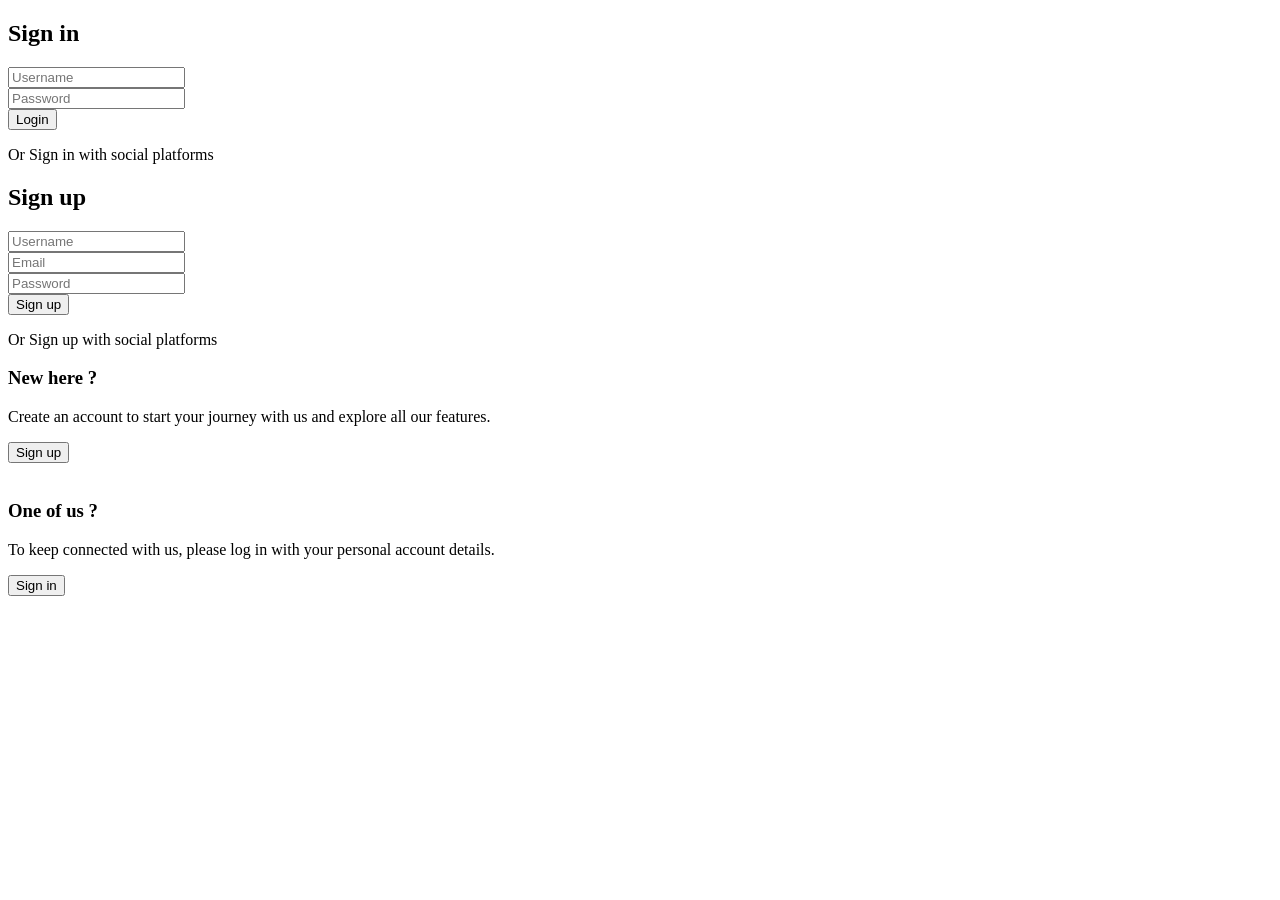
==== index.html @ a1f42717 "Recent Updates" ====
<!DOCTYPE html>
<html lang="en">
  <head>
    <meta charset="UTF-8" />
    <meta name="viewport" content="width=device-width, initial-scale=1.0" />
    <script
      src="https://kit.fontawesome.com/64d58efce2.js"
      crossorigin="anonymous"
    ></script>
    <link rel="stylesheet" href="style.css" />
    <title>Sign in & Sign up Form</title>
  </head>
  <body>
    <div class="container">
      <div class="forms-container">
        <div class="signin-signup">
          <form action="#" class="sign-in-form">
            <h2 class="title">Sign in</h2>
            <div class="input-field">
              <i class="fas fa-user"></i>
              <input type="text" placeholder="Username" />
            </div>
            <div class="input-field">
              <i class="fas fa-lock"></i>
              <input type="password" placeholder="Password" />
            </div>
            <input type="submit" value="Login" class="btn solid" />
            <p class="social-text">Or Sign in with social platforms</p>
            <div class="social-media">
              <a href="#" class="social-icon">
                <i class="fab fa-facebook-f"></i>
              </a>
              <a href="#" class="social-icon">
                <i class="fab fa-twitter"></i>
              </a>
              <a href="#" class="social-icon">
                <i class="fab fa-google"></i>
              </a>
              <a href="#" class="social-icon">
                <i class="fab fa-linkedin-in"></i>
              </a>
            </div>
          </form>
          <form action="#" class="sign-up-form">
            <h2 class="title">Sign up</h2>
            <div class="input-field">
              <i class="fas fa-user"></i>
              <input type="text" placeholder="Username" />
            </div>
            <div class="input-field">
              <i class="fas fa-envelope"></i>
              <input type="email" placeholder="Email" />
            </div>
            <div class="input-field">
              <i class="fas fa-lock"></i>
              <input type="password" placeholder="Password" />
            </div>
            <input type="submit" class="btn" value="Sign up" />
            <p class="social-text">Or Sign up with social platforms</p>
            <div class="social-media">
              <a href="#" class="social-icon">
                <i class="fab fa-facebook-f"></i>
              </a>
              <a href="#" class="social-icon">
                <i class="fab fa-twitter"></i>
              </a>
              <a href="#" class="social-icon">
                <i class="fab fa-google"></i>
              </a>
              <a href="#" class="social-icon">
                <i class="fab fa-linkedin-in"></i>
              </a>
            </div>
          </form>
        </div>
      </div>

      <div class="panels-container">
        <div class="panel left-panel">
          <div class="content">
            <h3>New here ?</h3>
            <p>
              Create an account to start your journey with us and explore all our features.
            </p>
            <button class="btn transparent" id="sign-up-btn">
              Sign up
            </button>
          </div>
          <img src="img/log.svg" class="image" alt="" />
        </div>
        <div class="panel right-panel">
          <div class="content">
            <h3>One of us ?</h3>
            <p>
              To keep connected with us, please log in with your personal account details.
            </p>
            <button class="btn transparent" id="sign-in-btn">
              Sign in
            </button>
          </div>
          <img src="img/register.svg" class="image" alt="" />
        </div>
      </div>
    </div>

    <script src="app.js"></script>
  </body>
</html>
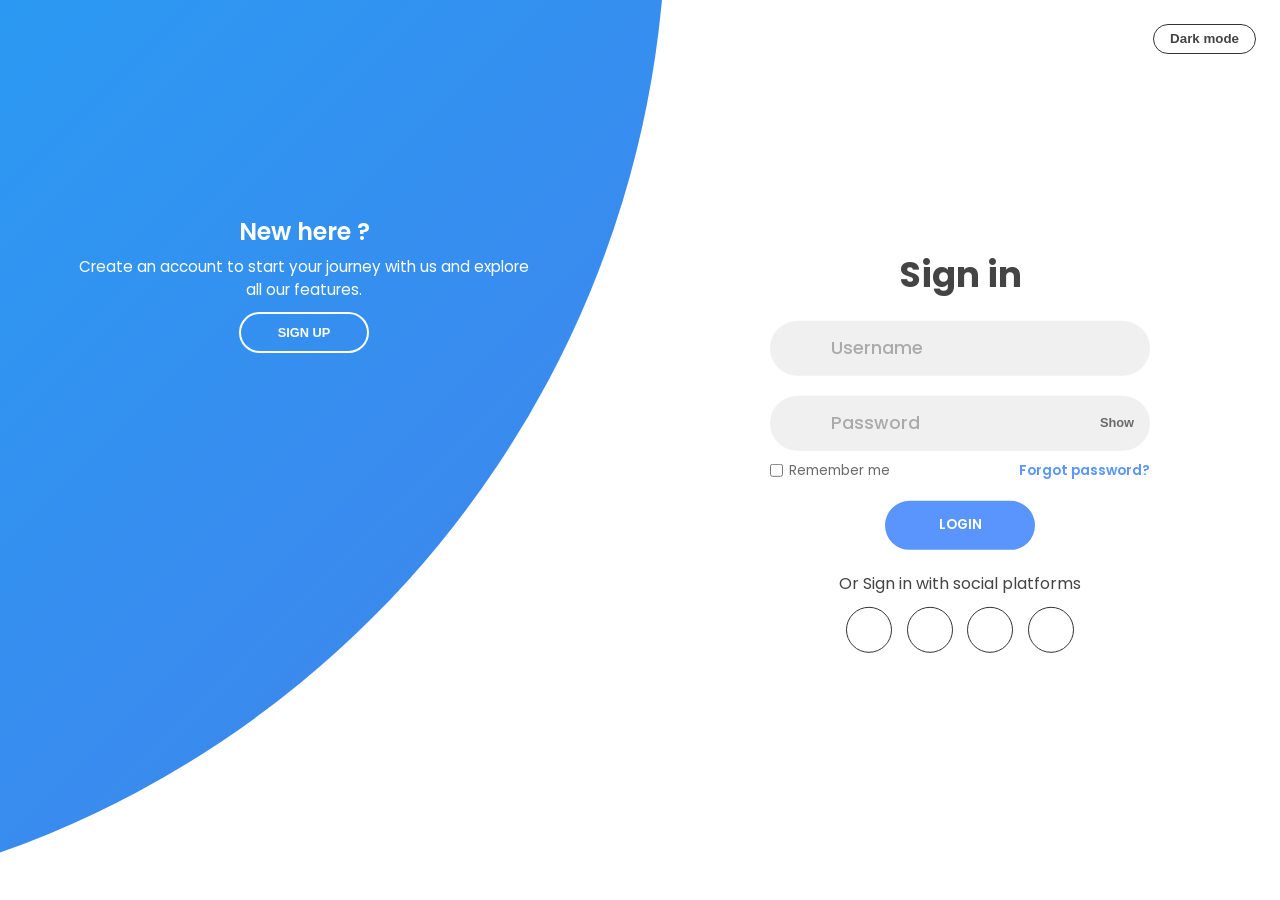
==== commit e9640d74: "Add theme toggle and color variables" ====
--- a/index.html
+++ b/index.html
@@ -11,64 +11,131 @@
     <title>Sign in & Sign up Form</title>
   </head>
   <body>
+    <button class="theme-toggle" type="button" aria-pressed="false">
+      Dark mode
+    </button>
     <div class="container">
       <div class="forms-container">
         <div class="signin-signup">
           <form action="#" class="sign-in-form">
             <h2 class="title">Sign in</h2>
             <div class="input-field">
-              <i class="fas fa-user"></i>
-              <input type="text" placeholder="Username" />
+              <i class="fas fa-user" aria-hidden="true"></i>
+              <label class="sr-only" for="sign-in-username">Username</label>
+              <input
+                type="text"
+                id="sign-in-username"
+                name="username"
+                placeholder="Username"
+                autocomplete="username"
+                required
+              />
             </div>
             <div class="input-field">
-              <i class="fas fa-lock"></i>
-              <input type="password" placeholder="Password" />
+              <i class="fas fa-lock" aria-hidden="true"></i>
+              <label class="sr-only" for="sign-in-password">Password</label>
+              <input
+                type="password"
+                id="sign-in-password"
+                name="password"
+                placeholder="Password"
+                autocomplete="current-password"
+                required
+              />
+              <button
+                class="toggle-password"
+                type="button"
+                data-toggle-password="#sign-in-password"
+                aria-pressed="false"
+              >
+                Show
+              </button>
+            </div>
+            <div class="form-meta">
+              <label class="checkbox-field">
+                <input type="checkbox" name="remember" />
+                Remember me
+              </label>
+              <a class="text-link" href="#">Forgot password?</a>
             </div>
             <input type="submit" value="Login" class="btn solid" />
             <p class="social-text">Or Sign in with social platforms</p>
             <div class="social-media">
               <a href="#" class="social-icon">
-                <i class="fab fa-facebook-f"></i>
+                <i class="fab fa-facebook-f" aria-hidden="true"></i>
               </a>
               <a href="#" class="social-icon">
-                <i class="fab fa-twitter"></i>
+                <i class="fab fa-twitter" aria-hidden="true"></i>
               </a>
               <a href="#" class="social-icon">
-                <i class="fab fa-google"></i>
+                <i class="fab fa-google" aria-hidden="true"></i>
               </a>
               <a href="#" class="social-icon">
-                <i class="fab fa-linkedin-in"></i>
+                <i class="fab fa-linkedin-in" aria-hidden="true"></i>
               </a>
             </div>
           </form>
           <form action="#" class="sign-up-form">
             <h2 class="title">Sign up</h2>
             <div class="input-field">
-              <i class="fas fa-user"></i>
-              <input type="text" placeholder="Username" />
+              <i class="fas fa-user" aria-hidden="true"></i>
+              <label class="sr-only" for="sign-up-username">Username</label>
+              <input
+                type="text"
+                id="sign-up-username"
+                name="username"
+                placeholder="Username"
+                autocomplete="username"
+                required
+              />
             </div>
             <div class="input-field">
-              <i class="fas fa-envelope"></i>
-              <input type="email" placeholder="Email" />
+              <i class="fas fa-envelope" aria-hidden="true"></i>
+              <label class="sr-only" for="sign-up-email">Email</label>
+              <input
+                type="email"
+                id="sign-up-email"
+                name="email"
+                placeholder="Email"
+                autocomplete="email"
+                required
+              />
             </div>
             <div class="input-field">
-              <i class="fas fa-lock"></i>
-              <input type="password" placeholder="Password" />
+              <i class="fas fa-lock" aria-hidden="true"></i>
+              <label class="sr-only" for="sign-up-password">Password</label>
+              <input
+                type="password"
+                id="sign-up-password"
+                name="password"
+                placeholder="Password"
+                autocomplete="new-password"
+                required
+              />
+              <button
+                class="toggle-password"
+                type="button"
+                data-toggle-password="#sign-up-password"
+                aria-pressed="false"
+              >
+                Show
+              </button>
             </div>
+            <p class="helper-text">Use at least 8 characters with a mix of letters and numbers.</p>
             <input type="submit" class="btn" value="Sign up" />
             <p class="social-text">Or Sign up with social platforms</p>
             <div class="social-media">
               <a href="#" class="social-icon">
-                <i class="fab fa-facebook-f"></i>
+                <i class="fab fa-facebook-f" aria-hidden="true"></i>
               </a>
               <a href="#" class="social-icon">
-                <i class="fab fa-twitter"></i>
+                <i class="fab fa-twitter" aria-hidden="true"></i>
               </a>
               <a href="#" class="social-icon">
-                <i class="fab fa-google"></i>
+                <i class="fab fa-google" aria-hidden="true"></i>
               </a>
               <a href="#" class="social-icon">
-                <i class="fab fa-linkedin-in"></i>
+                <i class="fab fa-linkedin-in" aria-hidden="true"></i>
               </a>
             </div>
           </form>
--- a/style.css
+++ b/style.css
@@ -0,0 +1,551 @@
+@import url("https://fonts.googleapis.com/css2?family=Poppins:wght@200;300;400;500;600;700;800&display=swap");
+
+:root {
+  --bg: #f5f7ff;
+  --surface: #ffffff;
+  --text: #444444;
+  --muted: #6a6a6a;
+  --border: #333333;
+  --icon: #acacac;
+  --primary: #5995fd;
+  --primary-dark: #4d84e2;
+  --gradient-start: #4481eb;
+  --gradient-end: #04befe;
+  --input-bg: #f0f0f0;
+}
+
+body.dark-mode {
+  --bg: #0e1116;
+  --surface: #151a23;
+  --text: #e6e9f2;
+  --muted: #b5bdcc;
+  --border: #2a3242;
+  --icon: #7f8aa3;
+  --primary: #7aa2ff;
+  --primary-dark: #5e86f7;
+  --gradient-start: #334d92;
+  --gradient-end: #1e8cd6;
+  --input-bg: #1e2430;
+}
+
+* {
+  margin: 0;
+  padding: 0;
+  box-sizing: border-box;
+}
+
+body,
+input {
+  font-family: "Poppins", sans-serif;
+}
+
+body {
+  background-color: var(--bg);
+  color: var(--text);
+  transition: background-color 0.3s ease, color 0.3s ease;
+}
+
+.theme-toggle {
+  position: fixed;
+  top: 24px;
+  right: 24px;
+  border: 1px solid var(--border);
+  background: var(--surface);
+  color: var(--text);
+  border-radius: 999px;
+  padding: 0.4rem 1rem;
+  font-weight: 600;
+  cursor: pointer;
+  z-index: 10;
+  transition: 0.3s;
+}
+
+.theme-toggle:hover {
+  border-color: var(--primary);
+  color: var(--primary);
+}
+
+.sr-only {
+  position: absolute;
+  width: 1px;
+  height: 1px;
+  padding: 0;
+  margin: -1px;
+  overflow: hidden;
+  clip: rect(0, 0, 0, 0);
+  white-space: nowrap;
+  border: 0;
+}
+
+.container {
+  position: relative;
+  width: 100%;
+  background-color: var(--surface);
+  min-height: 100vh;
+  overflow: hidden;
+}
+
+.forms-container {
+  position: absolute;
+  width: 100%;
+  height: 100%;
+  top: 0;
+  left: 0;
+}
+
+.signin-signup {
+  position: absolute;
+  top: 50%;
+  transform: translate(-50%, -50%);
+  left: 75%;
+  width: 50%;
+  transition: 1s 0.7s ease-in-out;
+  display: grid;
+  grid-template-columns: 1fr;
+  z-index: 5;
+}
+
+form {
+  display: flex;
+  align-items: center;
+  justify-content: center;
+  flex-direction: column;
+  padding: 0rem 5rem;
+  transition: all 0.2s 0.7s;
+  overflow: hidden;
+  grid-column: 1 / 2;
+  grid-row: 1 / 2;
+}
+
+form.sign-up-form {
+  opacity: 0;
+  z-index: 1;
+}
+
+form.sign-in-form {
+  z-index: 2;
+}
+
+.title {
+  font-size: 2.2rem;
+  color: var(--text);
+  margin-bottom: 10px;
+}
+
+.input-field {
+  max-width: 380px;
+  width: 100%;
+  background-color: var(--input-bg);
+  margin: 10px 0;
+  height: 55px;
+  border-radius: 55px;
+  display: grid;
+  grid-template-columns: 15% 85%;
+  padding: 0 0.4rem;
+  position: relative;
+}
+
+.input-field i {
+  text-align: center;
+  line-height: 55px;
+  color: var(--icon);
+  transition: 0.5s;
+  font-size: 1.1rem;
+}
+
+.input-field input {
+  background: none;
+  outline: none;
+  border: none;
+  line-height: 1;
+  font-weight: 600;
+  font-size: 1.1rem;
+  color: var(--text);
+  padding-right: 3rem;
+}
+
+.input-field input::placeholder {
+  color: #aaa;
+  font-weight: 500;
+}
+
+.toggle-password {
+  position: absolute;
+  right: 16px;
+  top: 50%;
+  transform: translateY(-50%);
+  background: none;
+  border: none;
+  color: var(--muted);
+  font-weight: 600;
+  font-size: 0.8rem;
+  cursor: pointer;
+}
+
+.toggle-password:hover {
+  color: var(--primary);
+}
+
+.form-meta {
+  width: 100%;
+  max-width: 380px;
+  display: flex;
+  justify-content: space-between;
+  align-items: center;
+  font-size: 0.85rem;
+  color: var(--muted);
+  margin-bottom: 10px;
+}
+
+.checkbox-field {
+  display: flex;
+  align-items: center;
+  gap: 0.4rem;
+}
+
+.text-link {
+  color: var(--primary);
+  text-decoration: none;
+  font-weight: 600;
+}
+
+.text-link:hover {
+  text-decoration: underline;
+}
+
+.helper-text {
+  font-size: 0.85rem;
+  color: var(--muted);
+  max-width: 380px;
+  text-align: center;
+  margin-top: -2px;
+  margin-bottom: 8px;
+}
+
+.social-text {
+  padding: 0.7rem 0;
+  font-size: 1rem;
+}
+
+.social-media {
+  display: flex;
+  justify-content: center;
+}
+
+.social-icon {
+  height: 46px;
+  width: 46px;
+  display: flex;
+  justify-content: center;
+  align-items: center;
+  margin: 0 0.45rem;
+  color: var(--text);
+  border-radius: 50%;
+  border: 1px solid var(--border);
+  text-decoration: none;
+  font-size: 1.1rem;
+  transition: 0.3s;
+}
+
+.social-icon:hover {
+  color: var(--primary);
+  border-color: var(--primary);
+}
+
+.btn {
+  width: 150px;
+  background-color: var(--primary);
+  border: none;
+  outline: none;
+  height: 49px;
+  border-radius: 49px;
+  color: #fff;
+  text-transform: uppercase;
+  font-weight: 600;
+  margin: 10px 0;
+  cursor: pointer;
+  transition: 0.5s;
+}
+
+.btn:hover {
+  background-color: var(--primary-dark);
+}
+
+.btn:focus-visible,
+.text-link:focus-visible,
+.social-icon:focus-visible,
+.toggle-password:focus-visible,
+.checkbox-field input:focus-visible,
+.theme-toggle:focus-visible {
+  outline: 2px dashed var(--primary);
+  outline-offset: 4px;
+}
+
+.input-field input:focus-visible {
+  outline: 2px solid var(--primary);
+  outline-offset: 3px;
+  border-radius: 40px;
+}
+
+.panels-container {
+  position: absolute;
+  height: 100%;
+  width: 100%;
+  top: 0;
+  left: 0;
+  display: grid;
+  grid-template-columns: repeat(2, 1fr);
+}
+
+.container:before {
+  content: "";
+  position: absolute;
+  height: 2000px;
+  width: 2000px;
+  top: -10%;
+  right: 48%;
+  transform: translateY(-50%);
+  background-image: linear-gradient(
+    -45deg,
+    var(--gradient-start) 0%,
+    var(--gradient-end) 100%
+  );
+  transition: 1.8s ease-in-out;
+  border-radius: 50%;
+  z-index: 6;
+}
+
+.image {
+  width: 100%;
+  transition: transform 1.1s ease-in-out;
+  transition-delay: 0.4s;
+}
+
+.panel {
+  display: flex;
+  flex-direction: column;
+  align-items: flex-end;
+  justify-content: space-around;
+  text-align: center;
+  z-index: 6;
+}
+
+.left-panel {
+  pointer-events: all;
+  padding: 3rem 17% 2rem 12%;
+}
+
+.right-panel {
+  pointer-events: none;
+  padding: 3rem 12% 2rem 17%;
+}
+
+.panel .content {
+  color: #fff;
+  transition: transform 0.9s ease-in-out;
+  transition-delay: 0.6s;
+}
+
+.panel h3 {
+  font-weight: 600;
+  line-height: 1;
+  font-size: 1.5rem;
+}
+
+.panel p {
+  font-size: 0.95rem;
+  padding: 0.7rem 0;
+}
+
+.btn.transparent {
+  margin: 0;
+  background: none;
+  border: 2px solid #fff;
+  width: 130px;
+  height: 41px;
+  font-weight: 600;
+  font-size: 0.8rem;
+}
+
+.right-panel .image,
+.right-panel .content {
+  transform: translateX(800px);
+}
+
+/* ANIMATION */
+
+.container.sign-up-mode:before {
+  transform: translate(100%, -50%);
+  right: 52%;
+}
+
+.container.sign-up-mode .left-panel .image,
+.container.sign-up-mode .left-panel .content {
+  transform: translateX(-800px);
+}
+
+.container.sign-up-mode .signin-signup {
+  left: 25%;
+}
+
+.container.sign-up-mode form.sign-up-form {
+  opacity: 1;
+  z-index: 2;
+}
+
+.container.sign-up-mode form.sign-in-form {
+  opacity: 0;
+  z-index: 1;
+}
+
+.container.sign-up-mode .right-panel .image,
+.container.sign-up-mode .right-panel .content {
+  transform: translateX(0%);
+}
+
+.container.sign-up-mode .left-panel {
+  pointer-events: none;
+}
+
+.container.sign-up-mode .right-panel {
+  pointer-events: all;
+}
+
+@media (max-width: 870px) {
+  .container {
+    min-height: 800px;
+    height: 100vh;
+  }
+  .signin-signup {
+    width: 100%;
+    top: 95%;
+    transform: translate(-50%, -100%);
+    transition: 1s 0.8s ease-in-out;
+  }
+
+  .signin-signup,
+  .container.sign-up-mode .signin-signup {
+    left: 50%;
+  }
+
+  .panels-container {
+    grid-template-columns: 1fr;
+    grid-template-rows: 1fr 2fr 1fr;
+  }
+
+  .panel {
+    flex-direction: row;
+    justify-content: space-around;
+    align-items: center;
+    padding: 2.5rem 8%;
+    grid-column: 1 / 2;
+  }
+
+  .right-panel {
+    grid-row: 3 / 4;
+  }
+
+  .left-panel {
+    grid-row: 1 / 2;
+  }
+
+  .image {
+    width: 200px;
+    transition: transform 0.9s ease-in-out;
+    transition-delay: 0.6s;
+  }
+
+  .panel .content {
+    padding-right: 15%;
+    transition: transform 0.9s ease-in-out;
+    transition-delay: 0.8s;
+  }
+
+  .panel h3 {
+    font-size: 1.2rem;
+  }
+
+  .panel p {
+    font-size: 0.7rem;
+    padding: 0.5rem 0;
+  }
+
+  .btn.transparent {
+    width: 110px;
+    height: 35px;
+    font-size: 0.7rem;
+  }
+
+  .container:before {
+    width: 1500px;
+    height: 1500px;
+    transform: translateX(-50%);
+    left: 30%;
+    bottom: 68%;
+    right: initial;
+    top: initial;
+    transition: 2s ease-in-out;
+  }
+
+  .container.sign-up-mode:before {
+    transform: translate(-50%, 100%);
+    bottom: 32%;
+    right: initial;
+  }
+
+  .container.sign-up-mode .left-panel .image,
+  .container.sign-up-mode .left-panel .content {
+    transform: translateY(-300px);
+  }
+
+  .container.sign-up-mode .right-panel .image,
+  .container.sign-up-mode .right-panel .content {
+    transform: translateY(0px);
+  }
+
+  .right-panel .image,
+  .right-panel .content {
+    transform: translateY(300px);
+  }
+
+  .container.sign-up-mode .signin-signup {
+    top: 5%;
+    transform: translate(-50%, 0);
+  }
+}
+
+@media (max-width: 570px) {
+  form {
+    padding: 0 1.5rem;
+  }
+
+  .image {
+    display: none;
+  }
+  .panel .content {
+    padding: 0.5rem 1rem;
+  }
+  .container {
+    padding: 1.5rem;
+  }
+
+  .container:before {
+    bottom: 72%;
+    left: 50%;
+  }
+
+  .container.sign-up-mode:before {
+    bottom: 28%;
+    left: 50%;
+  }
+}
+
+@media (prefers-reduced-motion: reduce) {
+  *,
+  *::before,
+  *::after {
+    transition-duration: 0.01ms !important;
+    animation-duration: 0.01ms !important;
+    animation-iteration-count: 1 !important;
+  }
+}
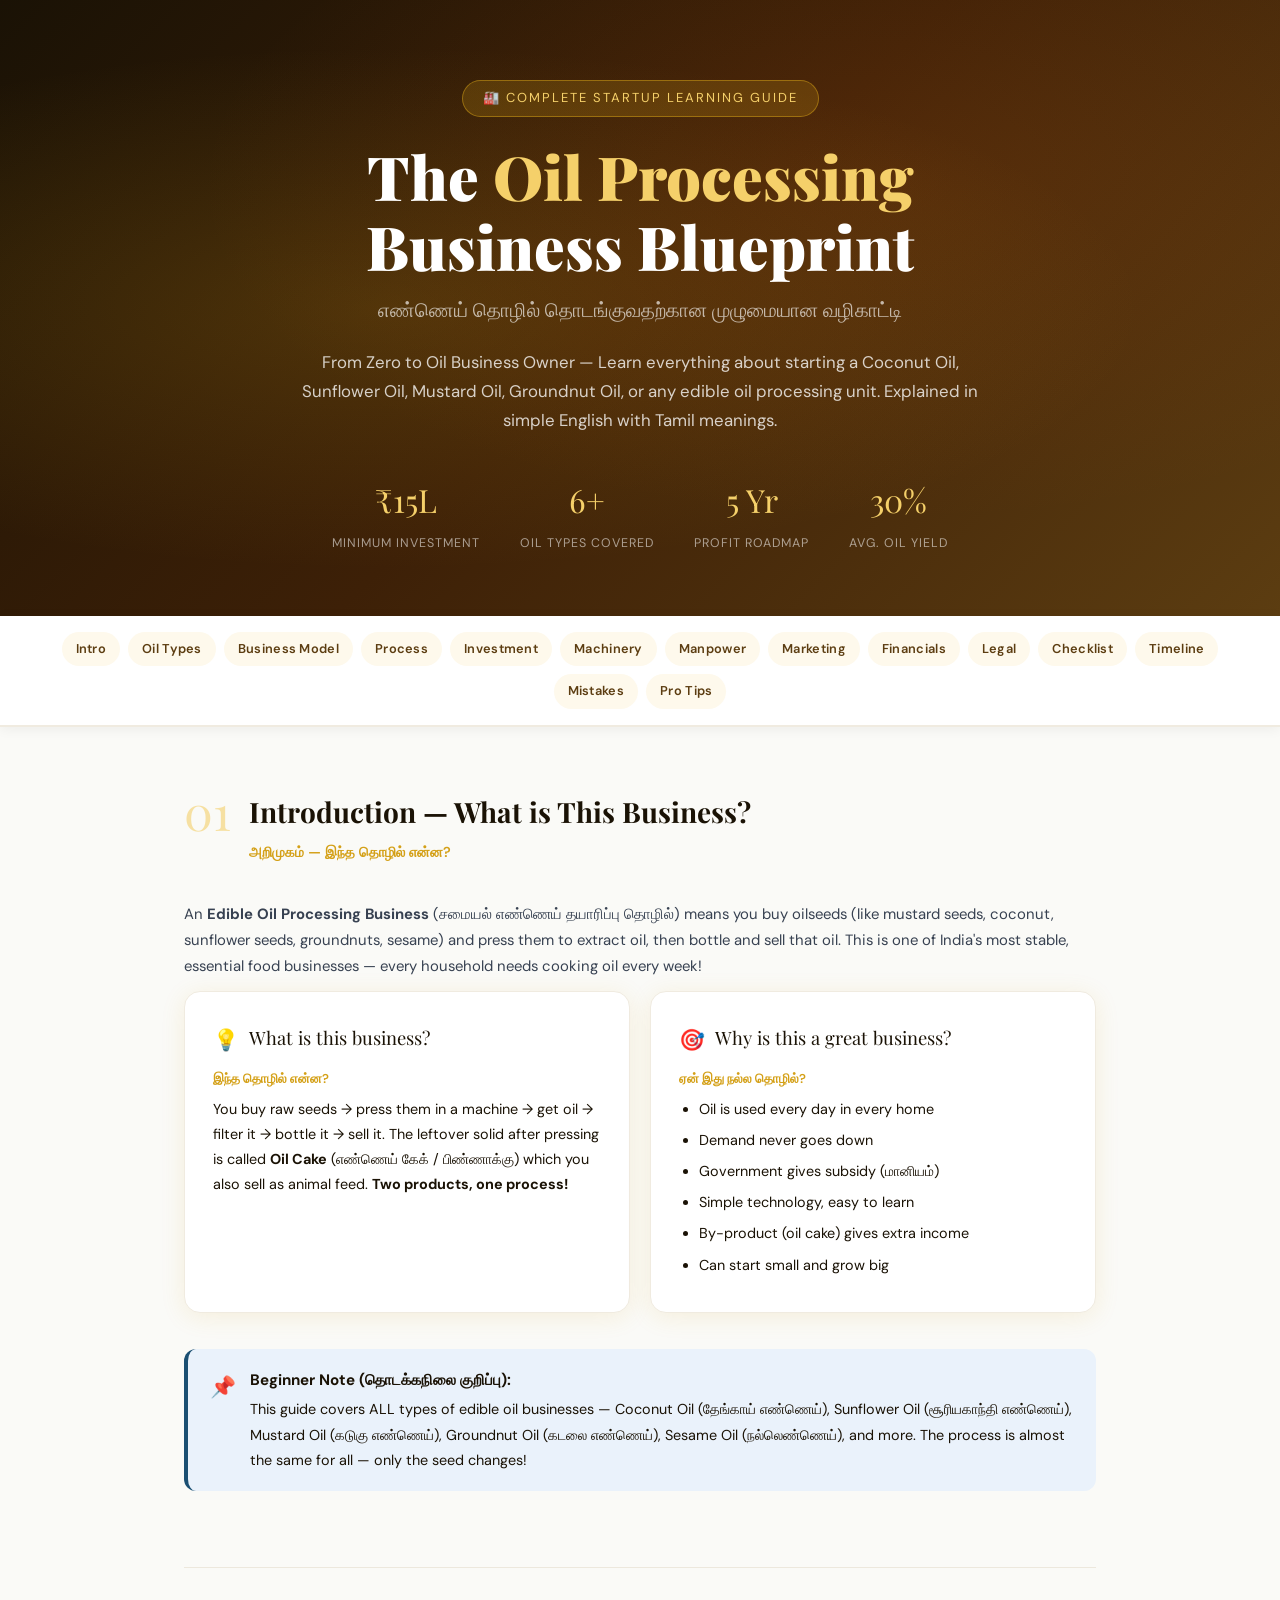
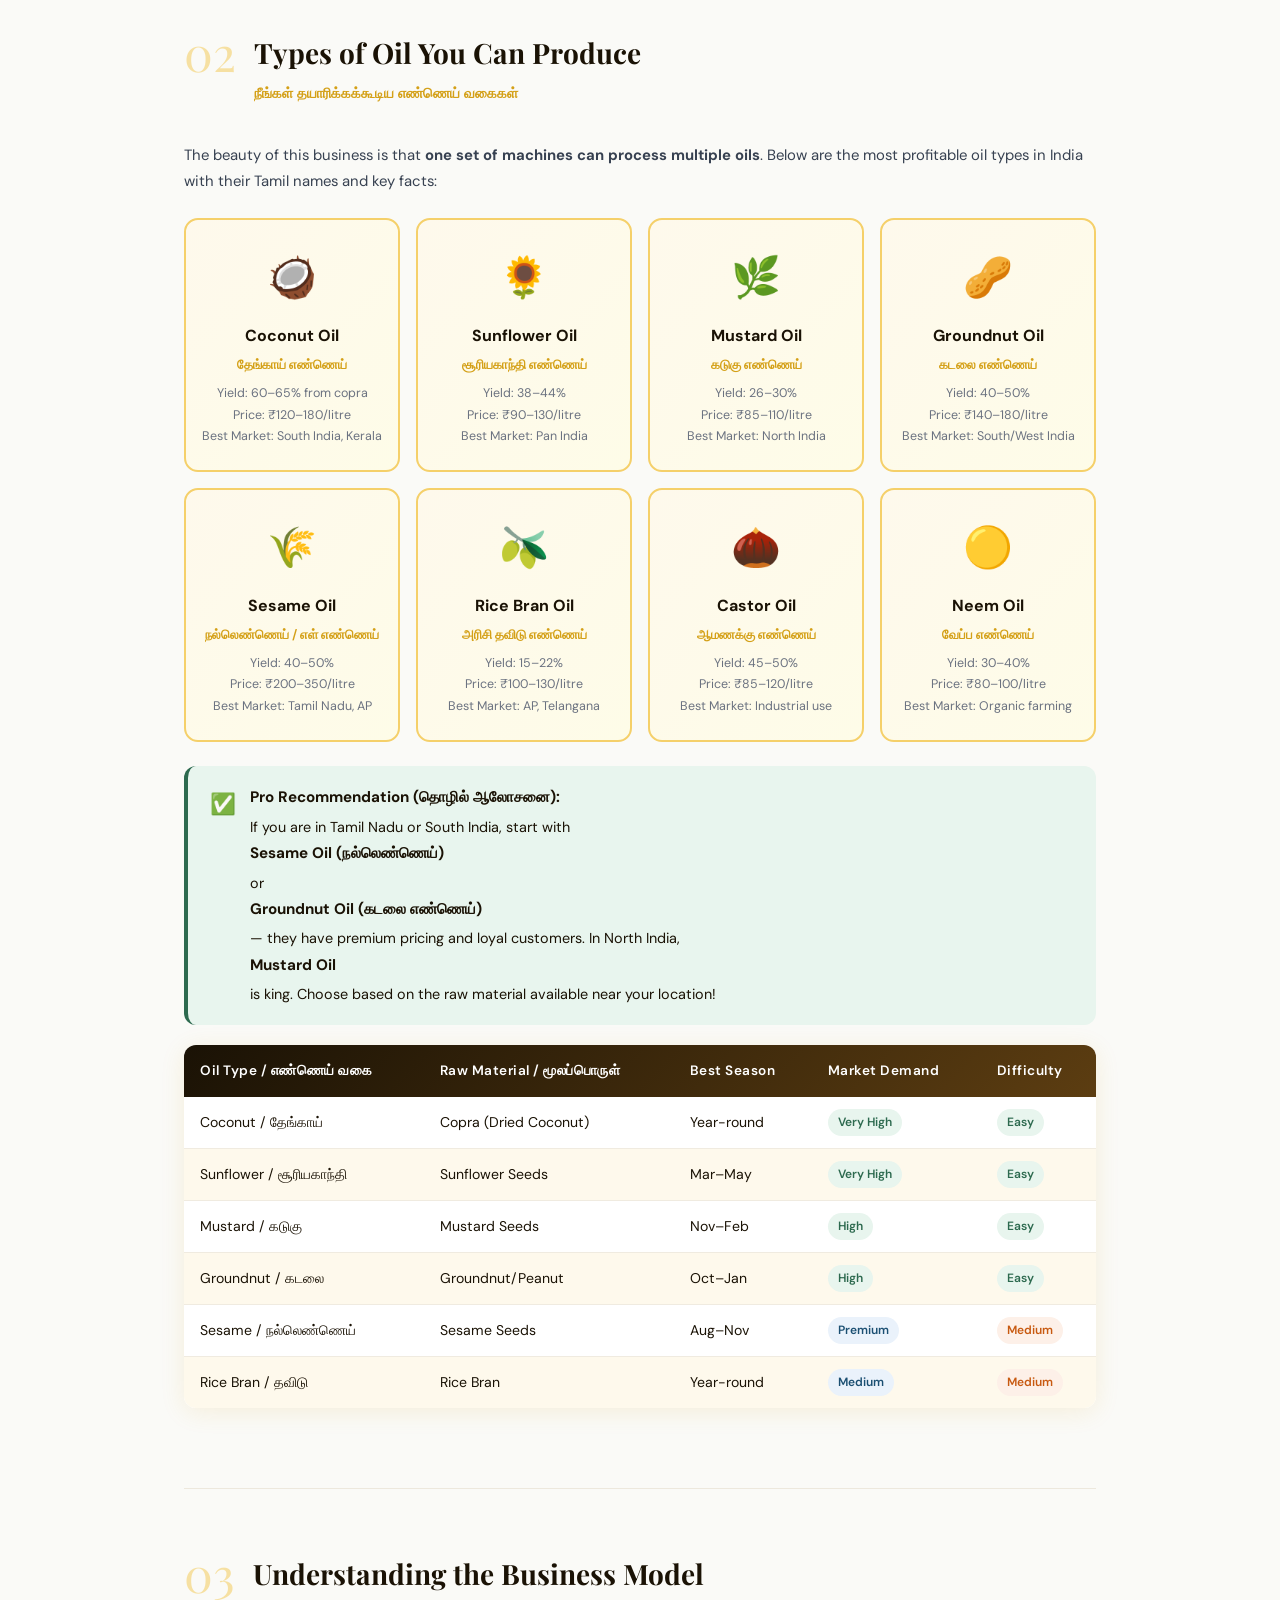
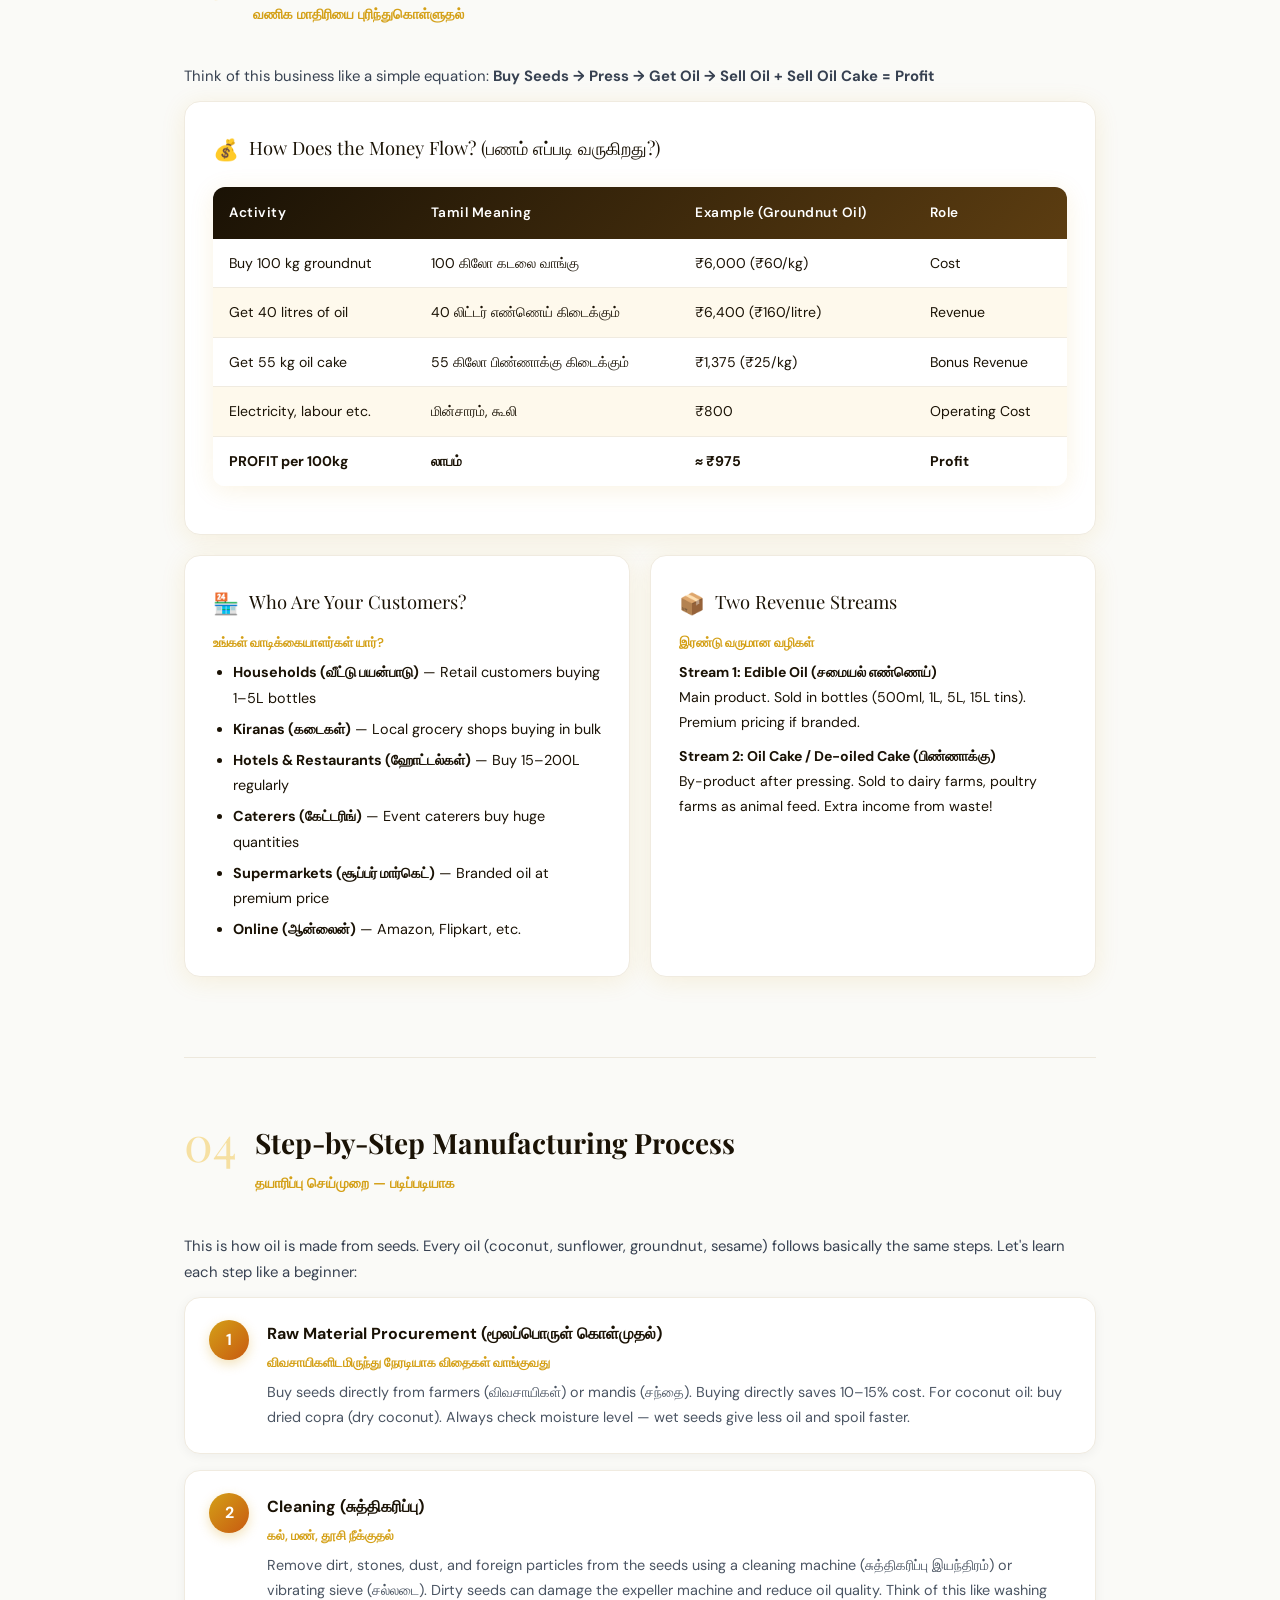
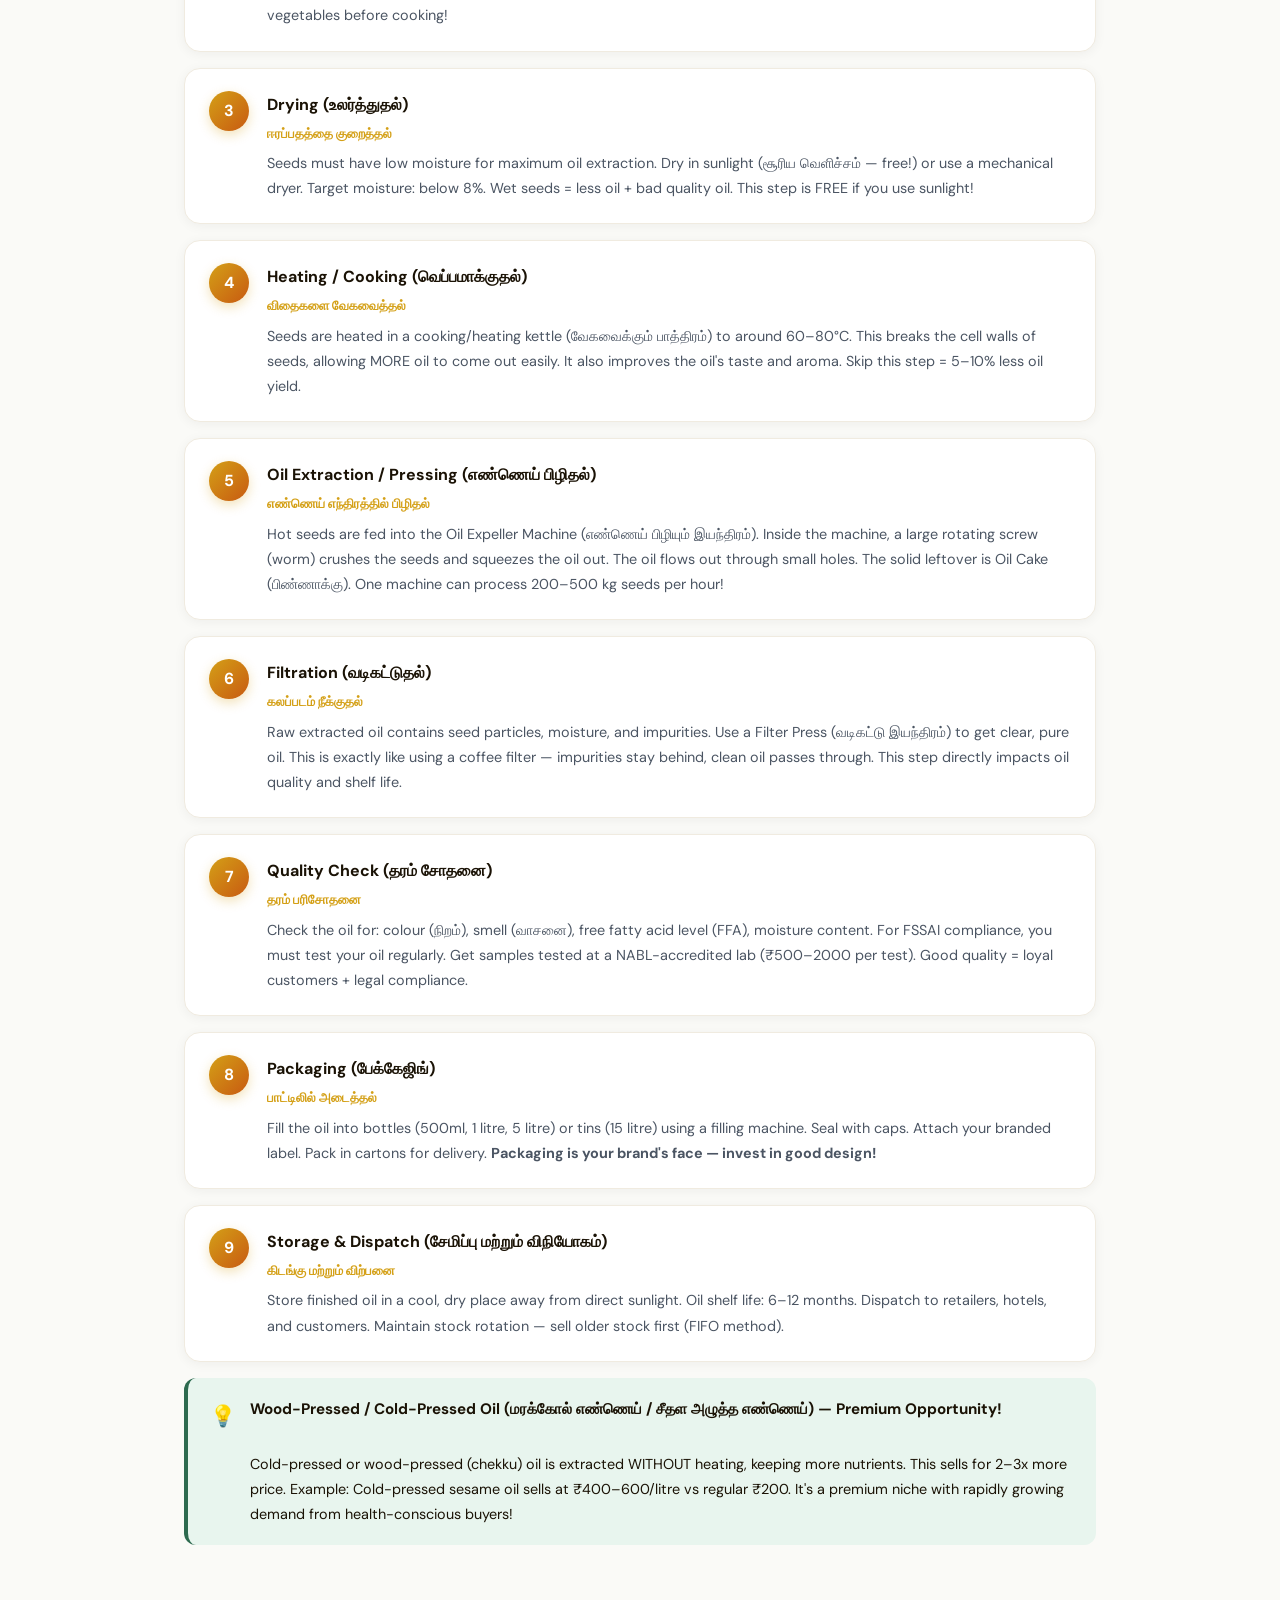
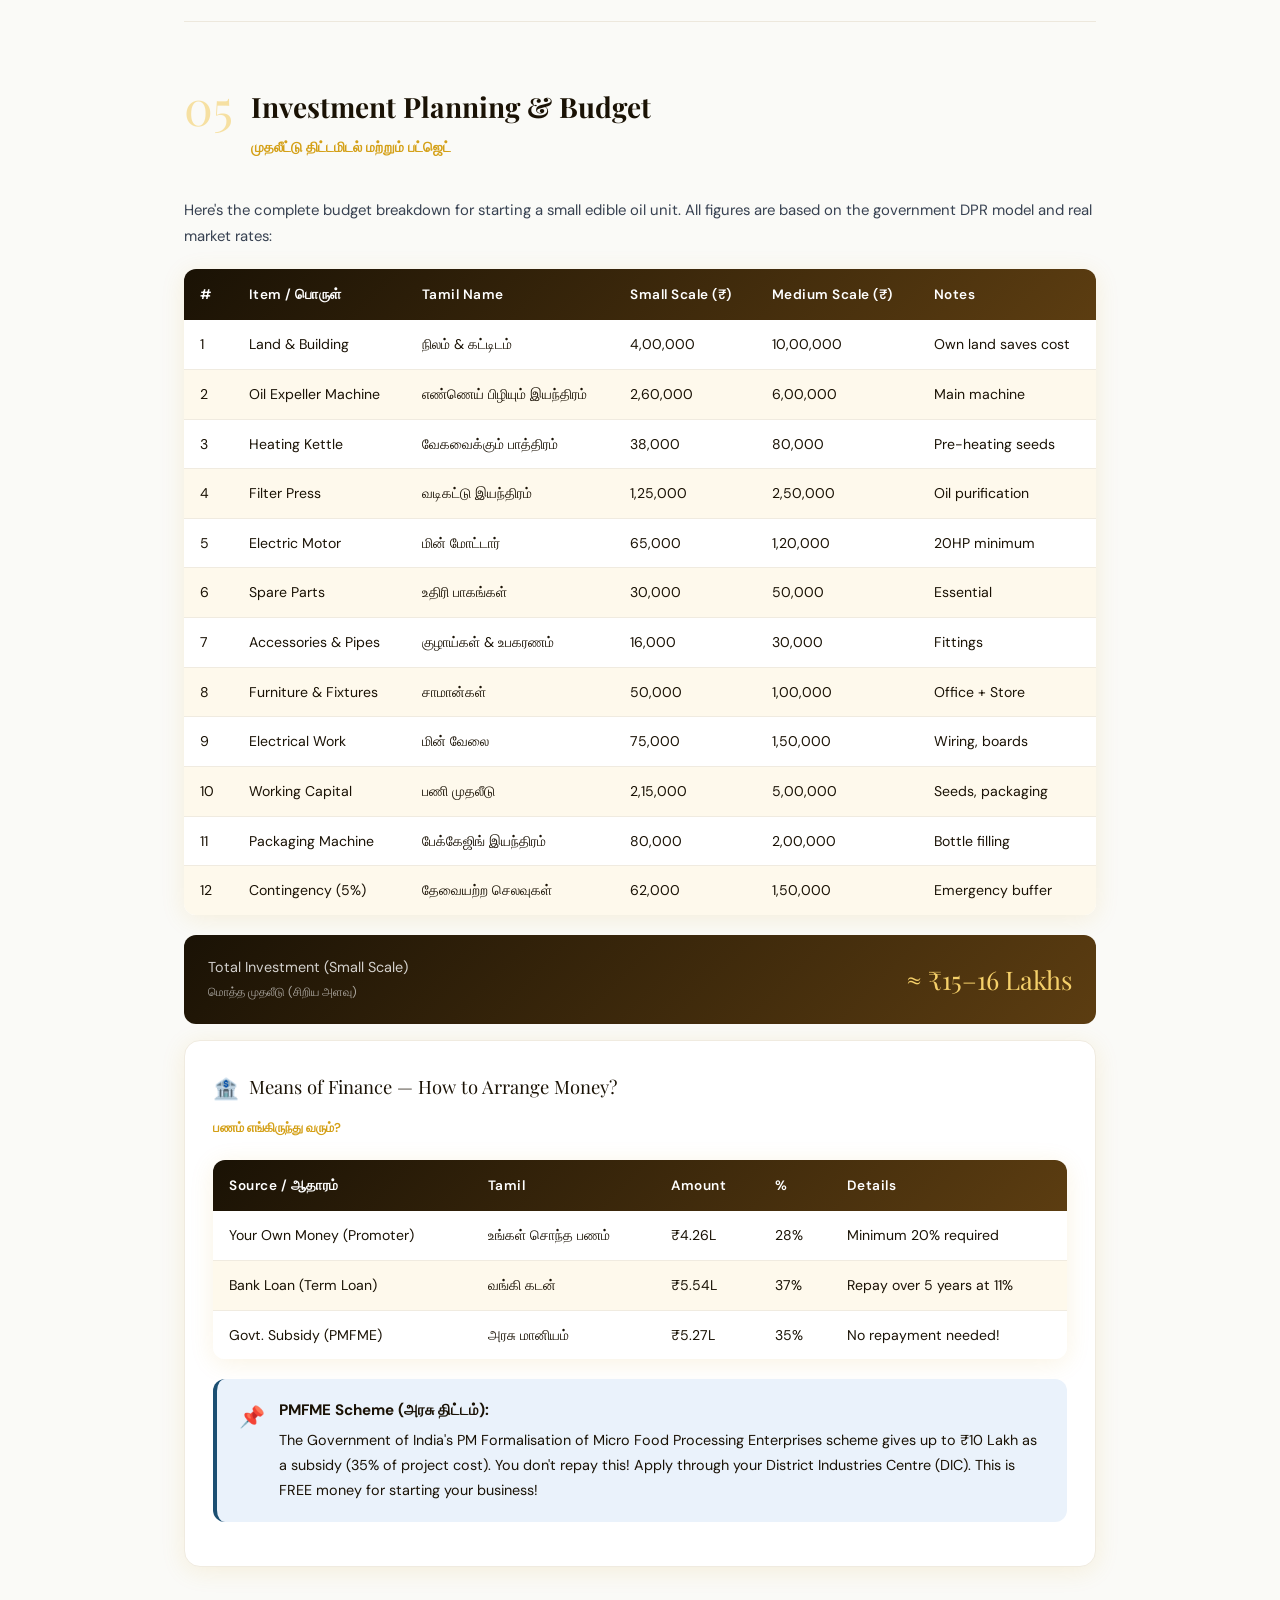
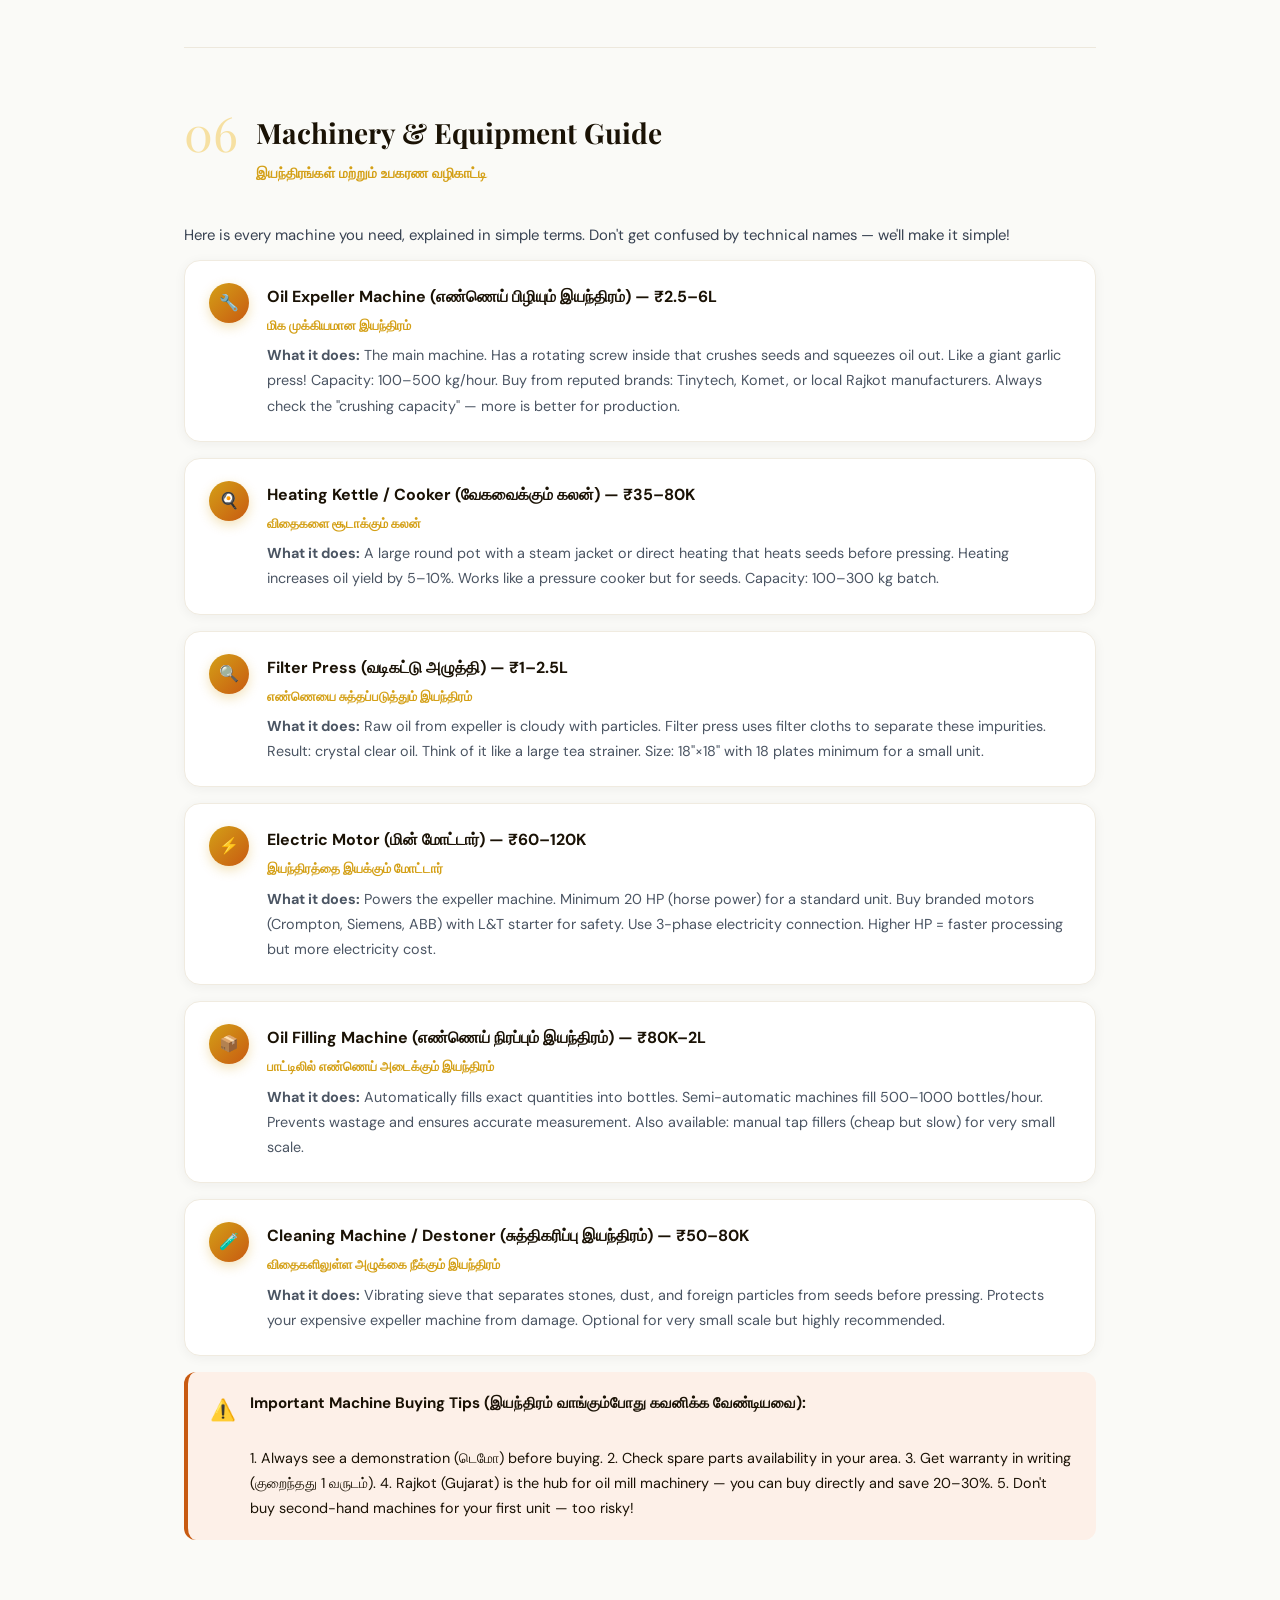
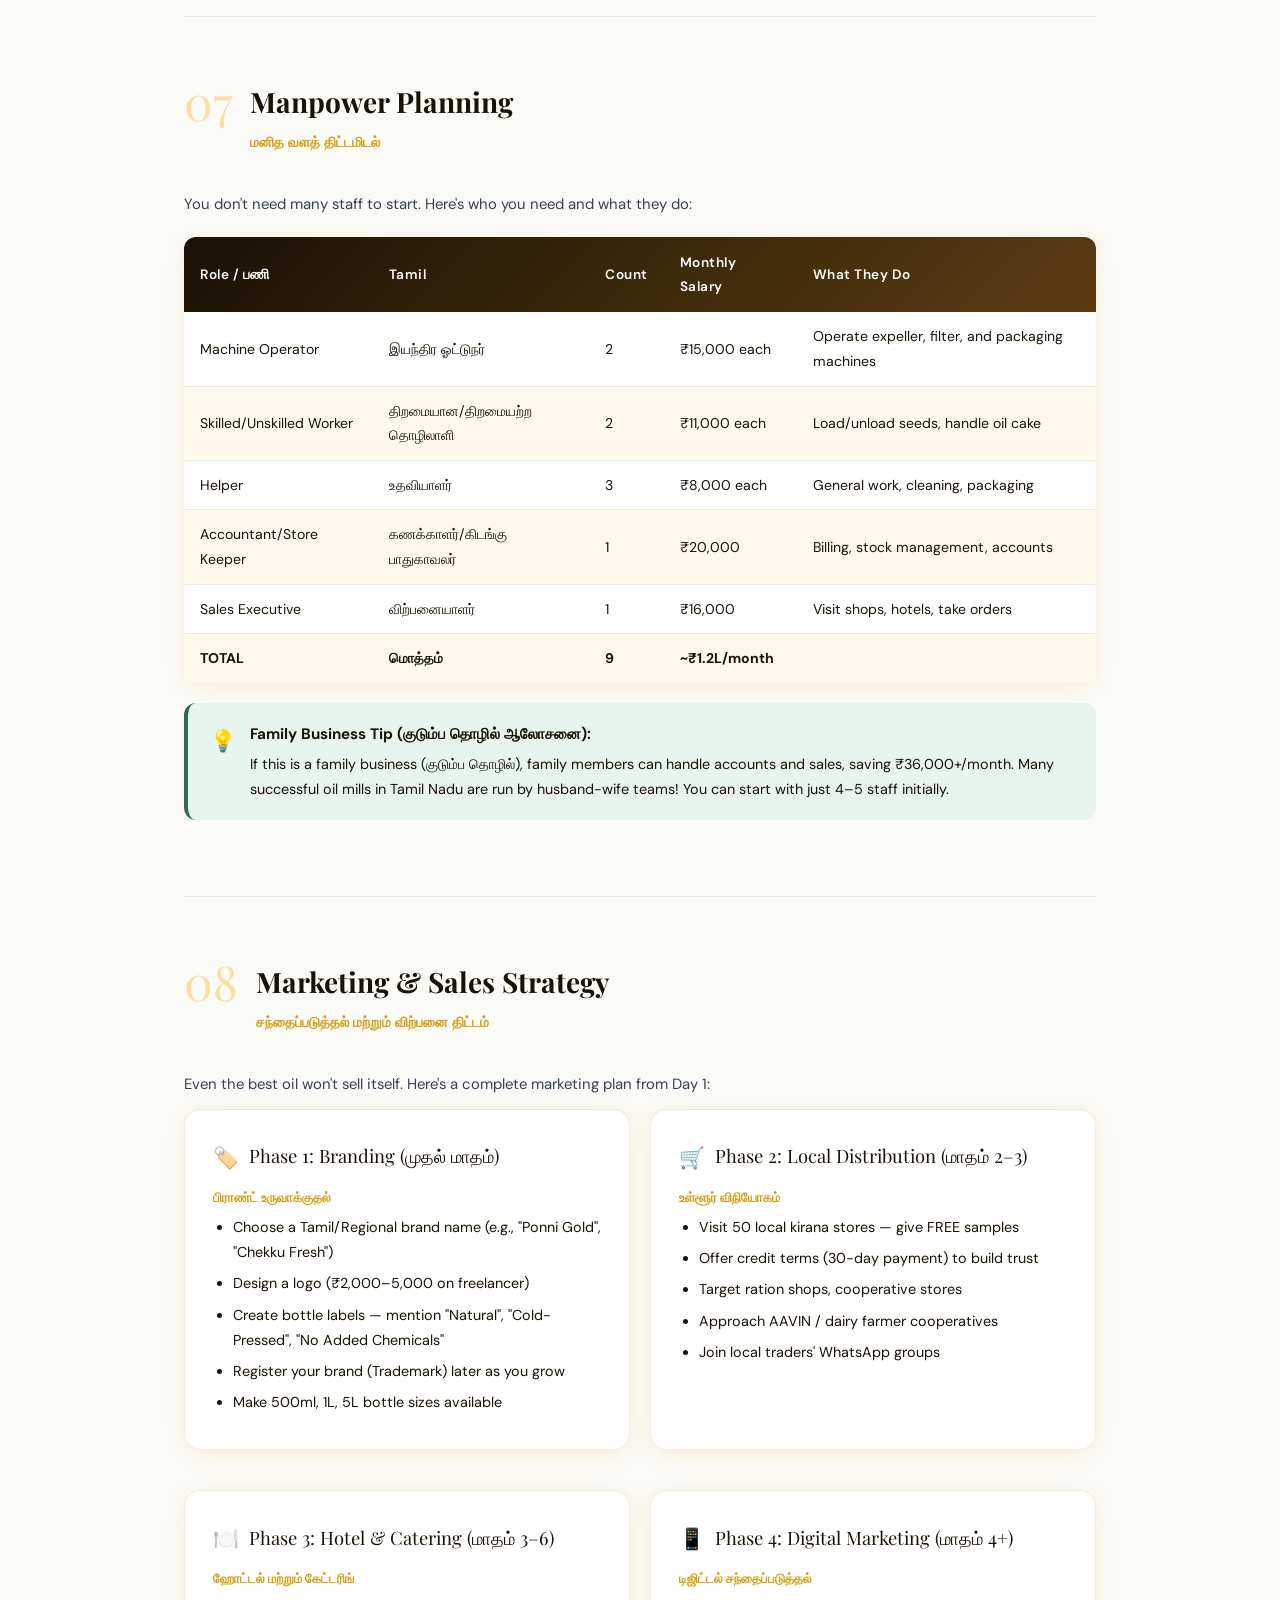
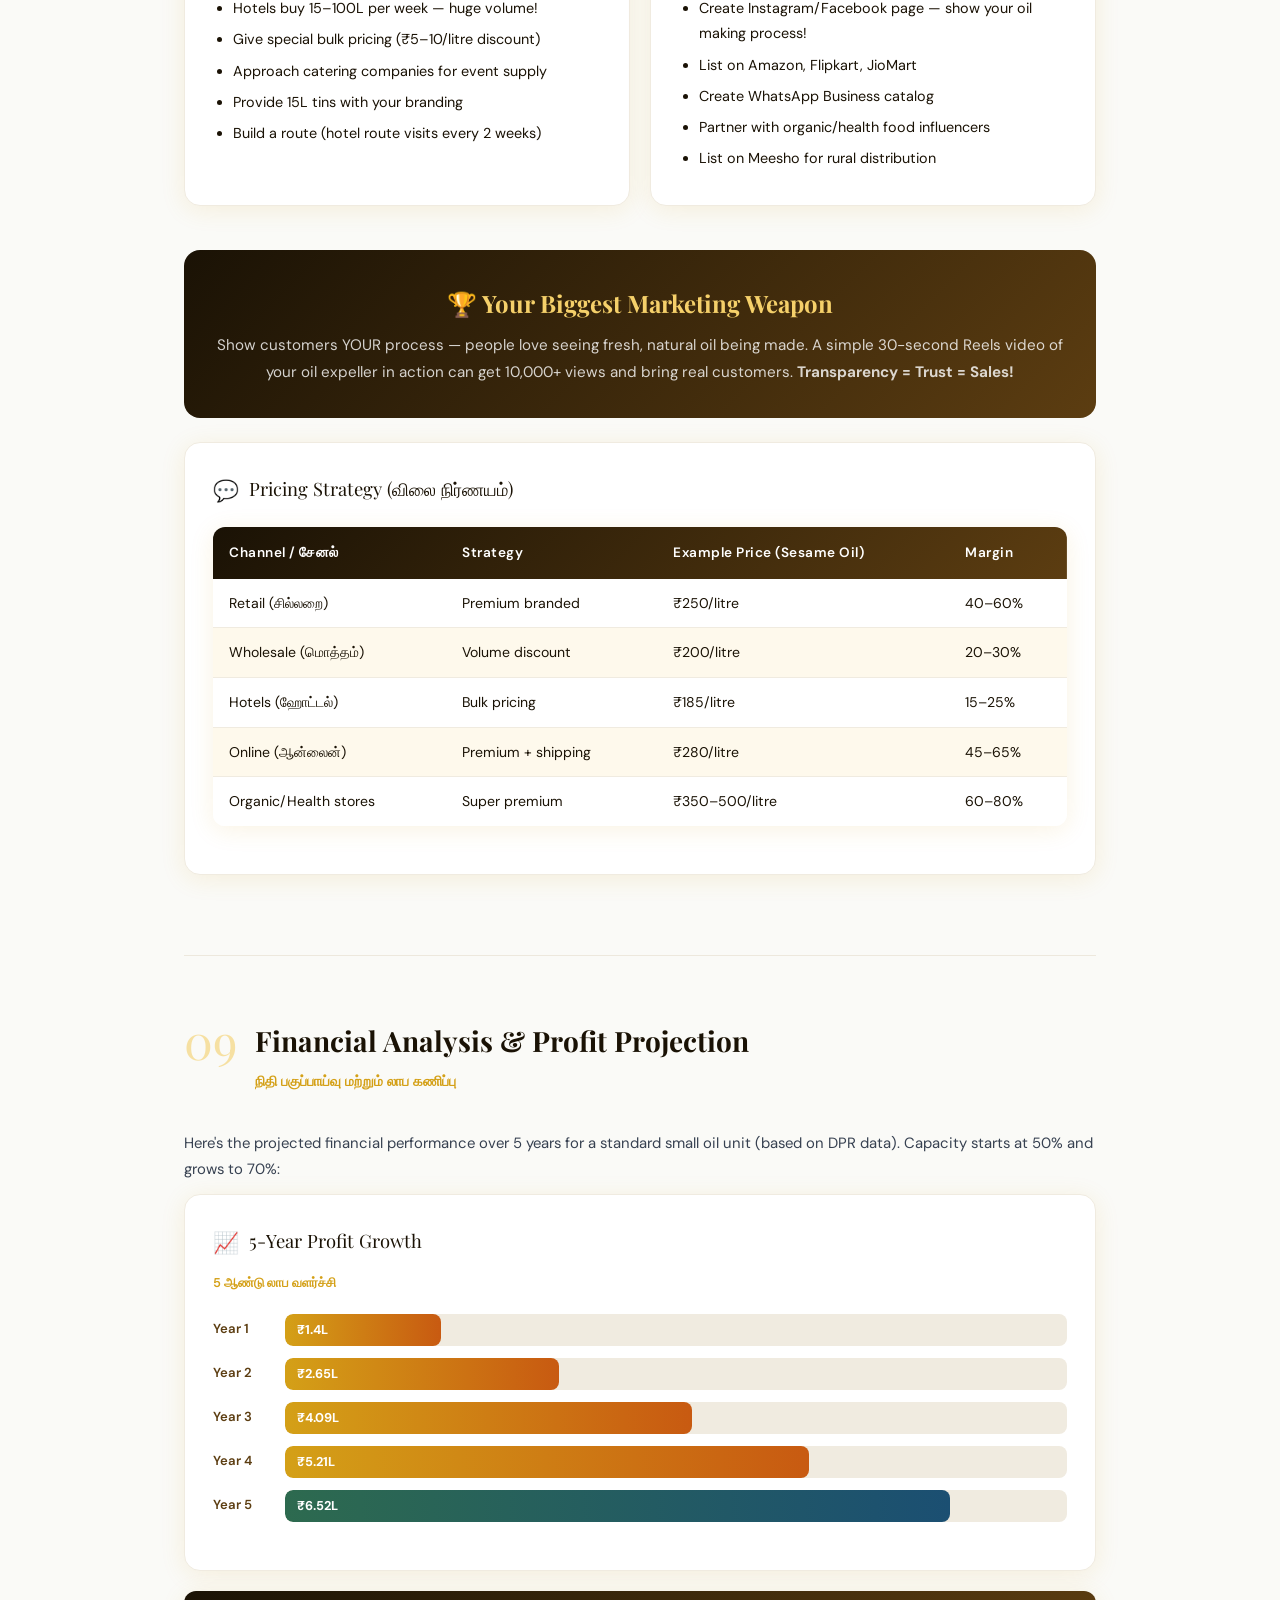
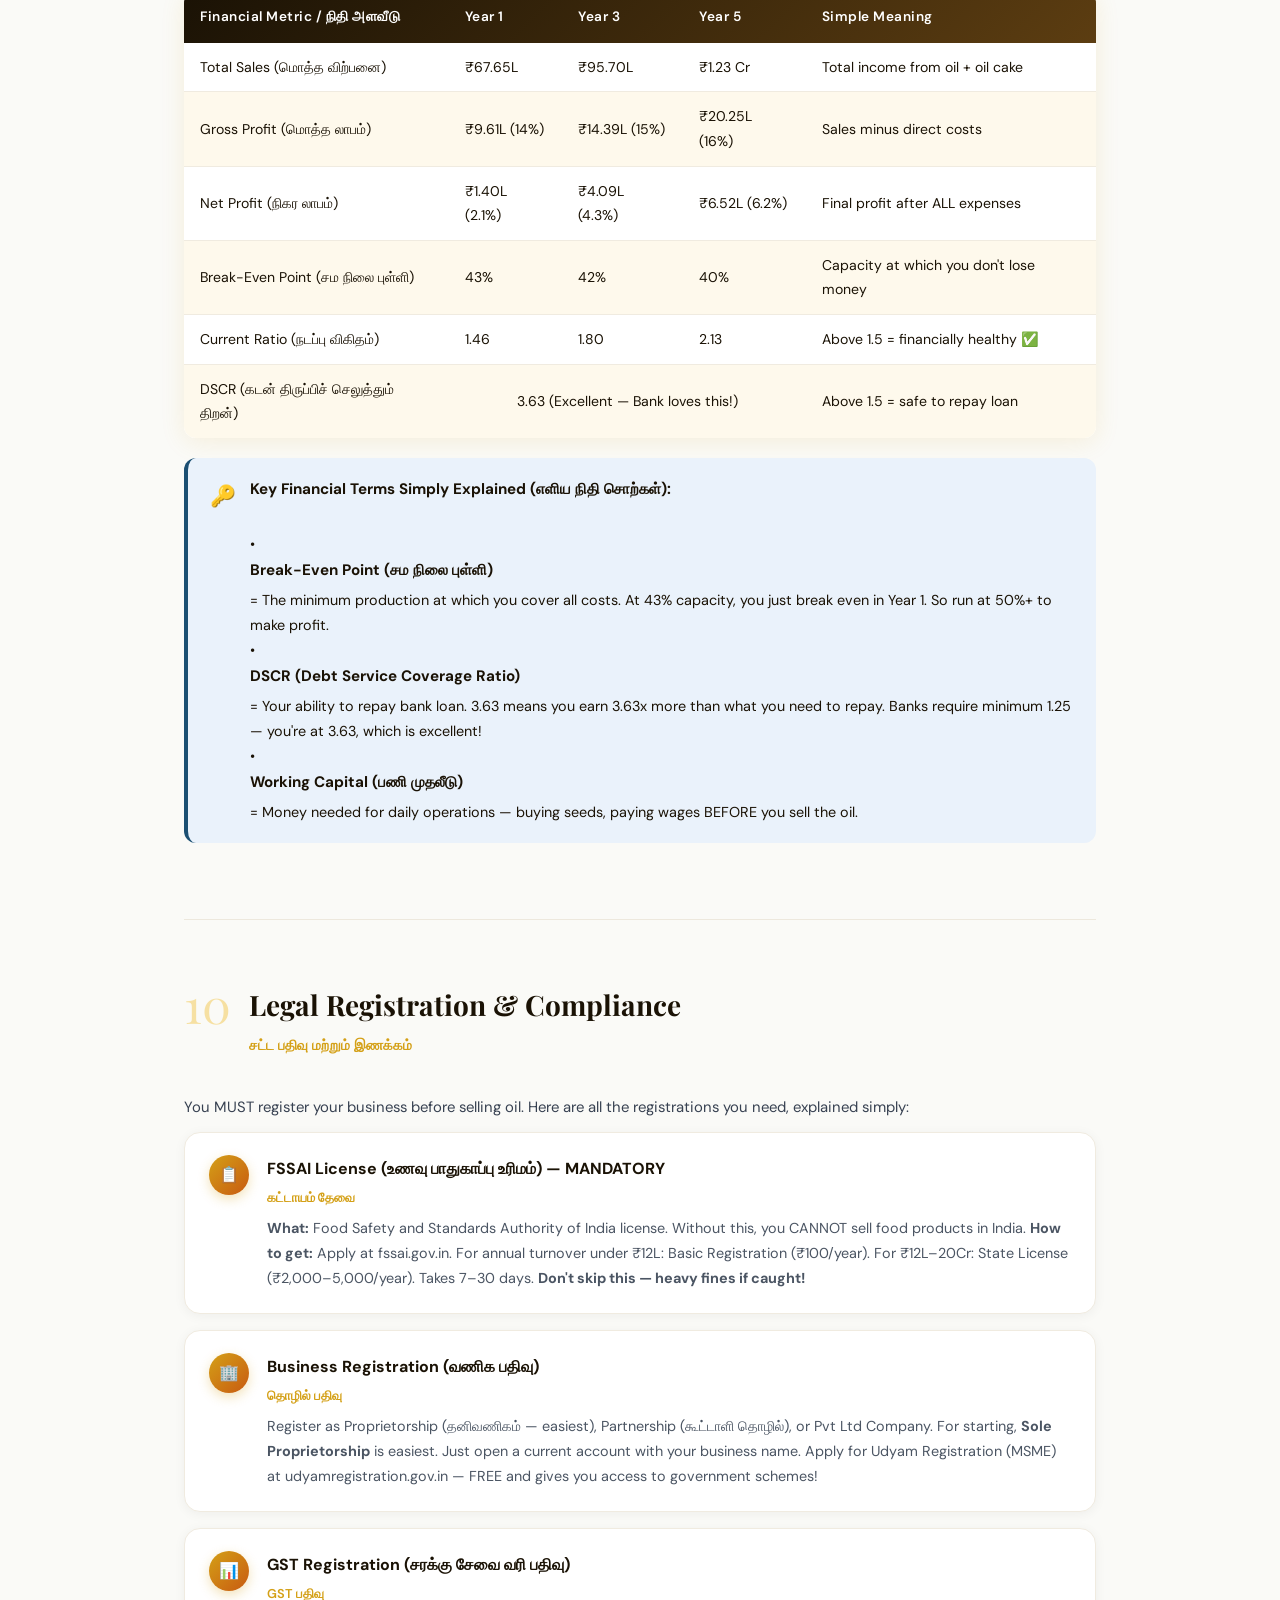
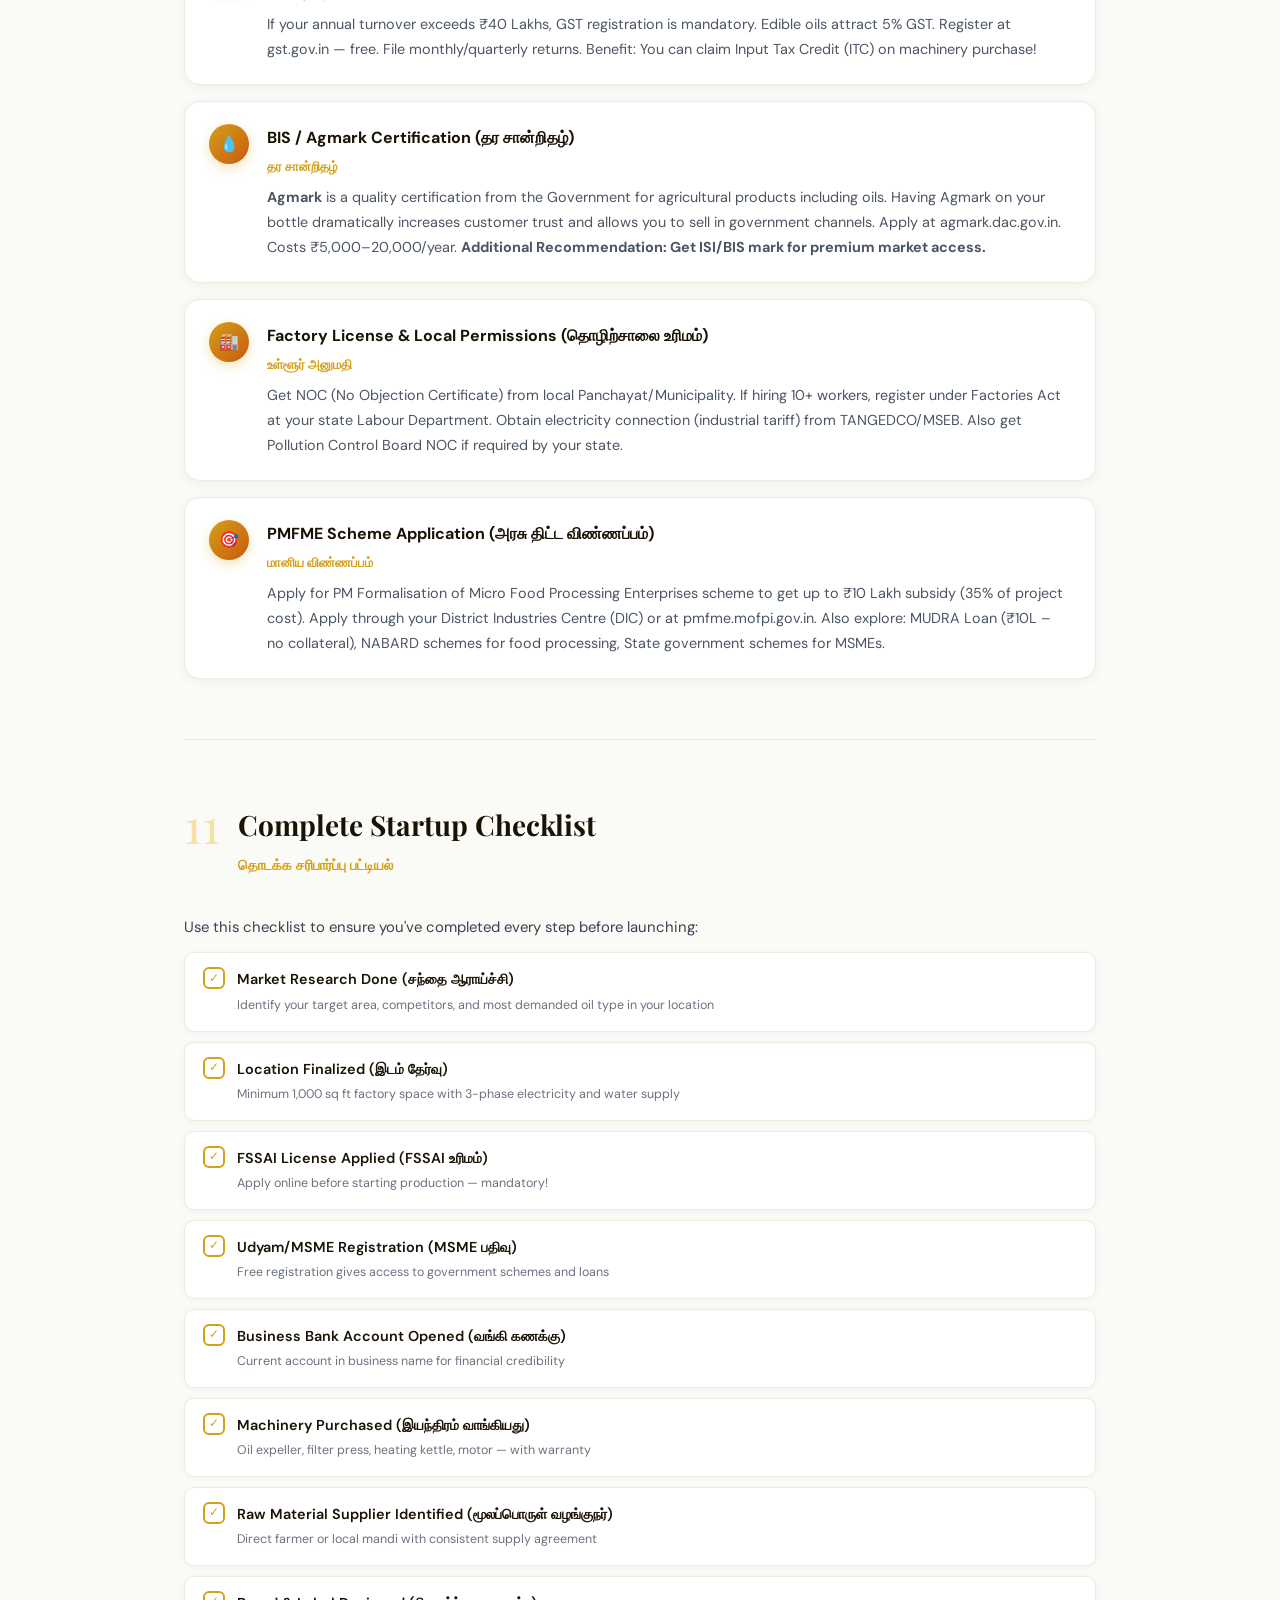
==== commit 65380783: "modified" ====
--- a/index.html
+++ b/index.html
@@ -1,175 +1,1413 @@
 <!DOCTYPE html>
 <html lang="en">
-  <head>
-    <meta charset="UTF-8" />
-    <meta name="viewport" content="width=device-width, initial-scale=1.0" />
-    <script
-      src="https://kit.fontawesome.com/64d58efce2.js"
-      crossorigin="anonymous"
-    ></script>
-    <link rel="stylesheet" href="style.css" />
-    <title>Sign in & Sign up Form</title>
-  </head>
-  <body>
-    <button class="theme-toggle" type="button" aria-pressed="false">
-      Dark mode
-    </button>
-    <div class="container">
-      <div class="forms-container">
-        <div class="signin-signup">
-          <form action="#" class="sign-in-form">
-            <h2 class="title">Sign in</h2>
-            <div class="input-field">
-              <i class="fas fa-user" aria-hidden="true"></i>
-              <label class="sr-only" for="sign-in-username">Username</label>
-              <input
-                type="text"
-                id="sign-in-username"
-                name="username"
-                placeholder="Username"
-                autocomplete="username"
-                required
-              />
-            </div>
-            <div class="input-field">
-              <i class="fas fa-lock" aria-hidden="true"></i>
-              <label class="sr-only" for="sign-in-password">Password</label>
-              <input
-                type="password"
-                id="sign-in-password"
-                name="password"
-                placeholder="Password"
-                autocomplete="current-password"
-                required
-              />
-              <button
-                class="toggle-password"
-                type="button"
-                data-toggle-password="#sign-in-password"
-                aria-pressed="false"
-              >
-                Show
-              </button>
-            </div>
-            <div class="form-meta">
-              <label class="checkbox-field">
-                <input type="checkbox" name="remember" />
-                Remember me
-              </label>
-              <a class="text-link" href="#">Forgot password?</a>
-            </div>
-            <input type="submit" value="Login" class="btn solid" />
-            <p class="social-text">Or Sign in with social platforms</p>
-            <div class="social-media">
-              <a href="#" class="social-icon">
-                <i class="fab fa-facebook-f" aria-hidden="true"></i>
-              </a>
-              <a href="#" class="social-icon">
-                <i class="fab fa-twitter" aria-hidden="true"></i>
-              </a>
-              <a href="#" class="social-icon">
-                <i class="fab fa-google" aria-hidden="true"></i>
-              </a>
-              <a href="#" class="social-icon">
-                <i class="fab fa-linkedin-in" aria-hidden="true"></i>
-              </a>
-            </div>
-          </form>
-          <form action="#" class="sign-up-form">
-            <h2 class="title">Sign up</h2>
-            <div class="input-field">
-              <i class="fas fa-user" aria-hidden="true"></i>
-              <label class="sr-only" for="sign-up-username">Username</label>
-              <input
-                type="text"
-                id="sign-up-username"
-                name="username"
-                placeholder="Username"
-                autocomplete="username"
-                required
-              />
-            </div>
-            <div class="input-field">
-              <i class="fas fa-envelope" aria-hidden="true"></i>
-              <label class="sr-only" for="sign-up-email">Email</label>
-              <input
-                type="email"
-                id="sign-up-email"
-                name="email"
-                placeholder="Email"
-                autocomplete="email"
-                required
-              />
-            </div>
-            <div class="input-field">
-              <i class="fas fa-lock" aria-hidden="true"></i>
-              <label class="sr-only" for="sign-up-password">Password</label>
-              <input
-                type="password"
-                id="sign-up-password"
-                name="password"
-                placeholder="Password"
-                autocomplete="new-password"
-                required
-              />
-              <button
-                class="toggle-password"
-                type="button"
-                data-toggle-password="#sign-up-password"
-                aria-pressed="false"
-              >
-                Show
-              </button>
-            </div>
-            <p class="helper-text">Use at least 8 characters with a mix of letters and numbers.</p>
-            <input type="submit" class="btn" value="Sign up" />
-            <p class="social-text">Or Sign up with social platforms</p>
-            <div class="social-media">
-              <a href="#" class="social-icon">
-                <i class="fab fa-facebook-f" aria-hidden="true"></i>
-              </a>
-              <a href="#" class="social-icon">
-                <i class="fab fa-twitter" aria-hidden="true"></i>
-              </a>
-              <a href="#" class="social-icon">
-                <i class="fab fa-google" aria-hidden="true"></i>
-              </a>
-              <a href="#" class="social-icon">
-                <i class="fab fa-linkedin-in" aria-hidden="true"></i>
-              </a>
-            </div>
-          </form>
+<head>
+<meta charset="UTF-8">
+<meta name="viewport" content="width=device-width, initial-scale=1.0">
+<title>Oil Business Startup Guide | எண்ணெய் தொழில் வழிகாட்டி</title>
+<link href="https://fonts.googleapis.com/css2?family=Playfair+Display:wght@700;900&family=DM+Sans:wght@300;400;500;600&family=DM+Mono:wght@400;500&display=swap" rel="stylesheet">
+<style>
+  :root {
+    --gold: #D4A017;
+    --gold-light: #F5D06A;
+    --gold-pale: #FEF9EC;
+    --dark: #1A1205;
+    --brown: #5C3D11;
+    --green: #2D6A4F;
+    --green-light: #E8F5EE;
+    --orange: #C85A11;
+    --orange-light: #FDF0E8;
+    --blue: #1B4F72;
+    --blue-light: #EAF2FB;
+    --red: #A93226;
+    --red-light: #FDEDEC;
+    --gray: #6B7280;
+    --light: #FAFAF7;
+    --white: #FFFFFF;
+    --shadow: 0 4px 24px rgba(212,160,23,0.12);
+    --radius: 16px;
+  }
+
+  * { margin: 0; padding: 0; box-sizing: border-box; }
+
+  body {
+    font-family: 'DM Sans', sans-serif;
+    background: var(--light);
+    color: var(--dark);
+    line-height: 1.75;
+    font-size: 16px;
+  }
+
+  /* ── HERO ── */
+  .hero {
+    background: linear-gradient(135deg, #1A1205 0%, #3D2007 50%, #5C3D11 100%);
+    color: #fff;
+    padding: 80px 40px 60px;
+    text-align: center;
+    position: relative;
+    overflow: hidden;
+  }
+  .hero::before {
+    content: '';
+    position: absolute; inset: 0;
+    background: radial-gradient(ellipse at 30% 50%, rgba(212,160,23,0.18) 0%, transparent 60%),
+                radial-gradient(ellipse at 70% 30%, rgba(200,90,17,0.15) 0%, transparent 55%);
+  }
+  .hero-badge {
+    display: inline-block;
+    background: rgba(212,160,23,0.2);
+    border: 1px solid rgba(212,160,23,0.5);
+    color: var(--gold-light);
+    padding: 6px 20px;
+    border-radius: 40px;
+    font-size: 13px;
+    letter-spacing: 2px;
+    text-transform: uppercase;
+    margin-bottom: 24px;
+    position: relative;
+  }
+  .hero h1 {
+    font-family: 'Playfair Display', serif;
+    font-size: clamp(2.2rem, 5vw, 3.8rem);
+    font-weight: 900;
+    line-height: 1.15;
+    margin-bottom: 12px;
+    position: relative;
+  }
+  .hero h1 span { color: var(--gold-light); }
+  .hero .tamil-title {
+    font-size: 1.25rem;
+    color: rgba(255,255,255,0.65);
+    margin-bottom: 20px;
+    position: relative;
+  }
+  .hero p {
+    font-size: 1.05rem;
+    color: rgba(255,255,255,0.78);
+    max-width: 680px;
+    margin: 0 auto 36px;
+    position: relative;
+  }
+  .hero-stats {
+    display: flex;
+    justify-content: center;
+    gap: 40px;
+    flex-wrap: wrap;
+    position: relative;
+  }
+  .hero-stat {
+    text-align: center;
+  }
+  .hero-stat .num {
+    font-family: 'Playfair Display', serif;
+    font-size: 2rem;
+    color: var(--gold-light);
+    display: block;
+  }
+  .hero-stat .lbl {
+    font-size: 0.78rem;
+    color: rgba(255,255,255,0.55);
+    text-transform: uppercase;
+    letter-spacing: 1px;
+  }
+
+  /* ── NAV PILLS ── */
+  .nav-pills {
+    background: var(--white);
+    padding: 16px 32px;
+    display: flex;
+    gap: 8px;
+    flex-wrap: wrap;
+    justify-content: center;
+    border-bottom: 2px solid #F0EBE0;
+    position: sticky;
+    top: 0;
+    z-index: 100;
+    box-shadow: 0 2px 12px rgba(0,0,0,0.06);
+  }
+  .nav-pills a {
+    text-decoration: none;
+    font-size: 0.8rem;
+    font-weight: 600;
+    padding: 6px 14px;
+    border-radius: 20px;
+    color: var(--brown);
+    background: var(--gold-pale);
+    transition: all 0.2s;
+    letter-spacing: 0.3px;
+  }
+  .nav-pills a:hover {
+    background: var(--gold);
+    color: var(--white);
+  }
+
+  /* ── LAYOUT ── */
+  .container { max-width: 960px; margin: 0 auto; padding: 0 24px; }
+
+  section { padding: 60px 0; border-bottom: 1px solid #EDE8DD; }
+  section:last-child { border-bottom: none; }
+
+  /* ── SECTION HEADERS ── */
+  .sec-header {
+    display: flex;
+    align-items: flex-start;
+    gap: 18px;
+    margin-bottom: 36px;
+  }
+  .sec-num {
+    font-family: 'Playfair Display', serif;
+    font-size: 3rem;
+    color: var(--gold-light);
+    line-height: 1;
+    flex-shrink: 0;
+    opacity: 0.6;
+  }
+  .sec-title h2 {
+    font-family: 'Playfair Display', serif;
+    font-size: 1.75rem;
+    color: var(--dark);
+    margin-bottom: 4px;
+  }
+  .sec-title .tamil {
+    font-size: 0.9rem;
+    color: var(--gold);
+    font-weight: 600;
+  }
+
+  /* ── CARDS ── */
+  .card {
+    background: var(--white);
+    border-radius: var(--radius);
+    padding: 28px;
+    box-shadow: var(--shadow);
+    margin-bottom: 20px;
+    border: 1px solid #F0EBE0;
+  }
+  .card-title {
+    font-family: 'Playfair Display', serif;
+    font-size: 1.15rem;
+    color: var(--dark);
+    margin-bottom: 12px;
+    display: flex;
+    align-items: center;
+    gap: 10px;
+  }
+  .card-title .icon { font-size: 1.3rem; }
+  .card .tamil-label {
+    font-size: 0.8rem;
+    color: var(--gold);
+    font-weight: 600;
+    margin-bottom: 6px;
+    display: block;
+  }
+
+  /* ── OIL TYPES GRID ── */
+  .oil-grid {
+    display: grid;
+    grid-template-columns: repeat(auto-fill, minmax(200px, 1fr));
+    gap: 16px;
+    margin: 24px 0;
+  }
+  .oil-card {
+    background: linear-gradient(135deg, #FEF9EC, #FEFCE8);
+    border: 2px solid #F5D06A;
+    border-radius: 14px;
+    padding: 22px 16px;
+    text-align: center;
+    transition: transform 0.2s, box-shadow 0.2s;
+  }
+  .oil-card:hover { transform: translateY(-4px); box-shadow: 0 8px 24px rgba(212,160,23,0.2); }
+  .oil-card .emoji { font-size: 2.5rem; margin-bottom: 10px; display: block; }
+  .oil-card h3 { font-size: 1rem; font-weight: 700; color: var(--dark); margin-bottom: 4px; }
+  .oil-card .tamil { font-size: 0.8rem; color: var(--gold); font-weight: 600; }
+  .oil-card .yield { font-size: 0.78rem; color: var(--gray); margin-top: 6px; }
+
+  /* ── STEP BOXES ── */
+  .steps { display: flex; flex-direction: column; gap: 16px; }
+  .step {
+    display: flex;
+    gap: 18px;
+    align-items: flex-start;
+    background: var(--white);
+    border-radius: var(--radius);
+    padding: 22px 24px;
+    box-shadow: 0 2px 12px rgba(0,0,0,0.05);
+    border: 1px solid #F0EBE0;
+  }
+  .step-num {
+    background: linear-gradient(135deg, var(--gold), var(--orange));
+    color: white;
+    width: 40px; height: 40px;
+    border-radius: 50%;
+    display: flex; align-items: center; justify-content: center;
+    font-weight: 700; font-size: 1rem;
+    flex-shrink: 0;
+    box-shadow: 0 4px 12px rgba(212,160,23,0.3);
+  }
+  .step-content h4 {
+    font-weight: 700;
+    color: var(--dark);
+    margin-bottom: 4px;
+    font-size: 1rem;
+  }
+  .step-content .step-tamil { font-size: 0.8rem; color: var(--gold); font-weight: 600; margin-bottom: 6px; display: block; }
+  .step-content p { font-size: 0.9rem; color: #4B5563; }
+
+  /* ── INFO BOXES ── */
+  .info-box {
+    border-radius: 12px;
+    padding: 18px 22px;
+    margin: 16px 0;
+    display: flex;
+    gap: 14px;
+    align-items: flex-start;
+  }
+  .info-box.tip { background: var(--green-light); border-left: 4px solid var(--green); }
+  .info-box.warning { background: var(--orange-light); border-left: 4px solid var(--orange); }
+  .info-box.important { background: var(--blue-light); border-left: 4px solid var(--blue); }
+  .info-box.danger { background: var(--red-light); border-left: 4px solid var(--red); }
+  .info-box .icon { font-size: 1.3rem; flex-shrink: 0; margin-top: 2px; }
+  .info-box .text { font-size: 0.9rem; }
+  .info-box .text strong { display: block; margin-bottom: 4px; font-size: 0.95rem; }
+
+  /* ── TABLE ── */
+  .table-wrap { overflow-x: auto; margin: 20px 0; border-radius: 12px; box-shadow: var(--shadow); }
+  table { width: 100%; border-collapse: collapse; background: var(--white); }
+  thead { background: linear-gradient(135deg, var(--dark), var(--brown)); color: white; }
+  thead th { padding: 14px 16px; text-align: left; font-size: 0.85rem; font-weight: 600; letter-spacing: 0.5px; }
+  tbody tr:nth-child(even) { background: var(--gold-pale); }
+  tbody td { padding: 12px 16px; font-size: 0.88rem; border-bottom: 1px solid #F0EBE0; }
+  tbody tr:last-child td { border-bottom: none; }
+  .tag {
+    display: inline-block;
+    padding: 3px 10px;
+    border-radius: 20px;
+    font-size: 0.75rem;
+    font-weight: 600;
+  }
+  .tag.green { background: var(--green-light); color: var(--green); }
+  .tag.orange { background: var(--orange-light); color: var(--orange); }
+  .tag.blue { background: var(--blue-light); color: var(--blue); }
+
+  /* ── BUDGET TABLE ── */
+  .budget-total {
+    background: linear-gradient(135deg, var(--dark), var(--brown));
+    color: white;
+    border-radius: 12px;
+    padding: 20px 24px;
+    margin-top: 16px;
+    display: flex;
+    justify-content: space-between;
+    align-items: center;
+  }
+  .budget-total .label { font-size: 0.9rem; opacity: 0.8; }
+  .budget-total .amount { font-family: 'Playfair Display', serif; font-size: 1.6rem; color: var(--gold-light); }
+
+  /* ── CHECKLIST ── */
+  .checklist { list-style: none; display: flex; flex-direction: column; gap: 10px; }
+  .checklist li {
+    display: flex;
+    align-items: flex-start;
+    gap: 12px;
+    background: var(--white);
+    padding: 14px 18px;
+    border-radius: 10px;
+    font-size: 0.9rem;
+    border: 1px solid #F0EBE0;
+    box-shadow: 0 1px 6px rgba(0,0,0,0.04);
+  }
+  .checklist li .check {
+    width: 22px; height: 22px;
+    border: 2px solid var(--gold);
+    border-radius: 6px;
+    flex-shrink: 0;
+    display: flex; align-items: center; justify-content: center;
+    color: var(--gold);
+    font-size: 0.75rem;
+  }
+  .checklist li .content { flex: 1; }
+  .checklist li .content .label { font-weight: 600; color: var(--dark); }
+  .checklist li .content .sub { font-size: 0.78rem; color: var(--gray); margin-top: 2px; }
+
+  /* ── TIMELINE ── */
+  .timeline { position: relative; padding-left: 28px; }
+  .timeline::before {
+    content: '';
+    position: absolute; left: 10px; top: 0; bottom: 0;
+    width: 2px;
+    background: linear-gradient(to bottom, var(--gold), var(--orange));
+    border-radius: 2px;
+  }
+  .timeline-item { position: relative; margin-bottom: 28px; }
+  .timeline-item::before {
+    content: '';
+    position: absolute; left: -24px; top: 6px;
+    width: 14px; height: 14px;
+    background: var(--gold);
+    border-radius: 50%;
+    border: 3px solid var(--white);
+    box-shadow: 0 0 0 2px var(--gold);
+  }
+  .timeline-item .month {
+    font-size: 0.75rem;
+    font-weight: 700;
+    color: var(--gold);
+    text-transform: uppercase;
+    letter-spacing: 1px;
+    margin-bottom: 4px;
+  }
+  .timeline-item h4 { font-size: 1rem; color: var(--dark); margin-bottom: 6px; }
+  .timeline-item p { font-size: 0.875rem; color: var(--gray); }
+
+  /* ── PROFIT VISUAL ── */
+  .profit-bars { display: flex; flex-direction: column; gap: 12px; margin: 20px 0; }
+  .profit-bar-row { display: flex; align-items: center; gap: 12px; }
+  .profit-bar-label { font-size: 0.82rem; font-weight: 600; width: 60px; flex-shrink: 0; color: var(--brown); }
+  .profit-bar-track { flex: 1; background: #F0EBE0; border-radius: 8px; height: 32px; position: relative; overflow: hidden; }
+  .profit-bar-fill {
+    height: 100%;
+    border-radius: 8px;
+    display: flex;
+    align-items: center;
+    padding-left: 12px;
+    font-size: 0.8rem;
+    font-weight: 700;
+    color: white;
+    transition: width 1s ease;
+  }
+
+  /* ── TWO COLUMNS ── */
+  .two-col { display: grid; grid-template-columns: 1fr 1fr; gap: 20px; }
+  @media (max-width: 640px) { .two-col { grid-template-columns: 1fr; } }
+
+  /* ── HIGHLIGHT BOX ── */
+  .highlight-box {
+    background: linear-gradient(135deg, var(--dark) 0%, var(--brown) 100%);
+    color: white;
+    border-radius: var(--radius);
+    padding: 32px;
+    text-align: center;
+    margin: 24px 0;
+  }
+  .highlight-box h3 {
+    font-family: 'Playfair Display', serif;
+    font-size: 1.5rem;
+    color: var(--gold-light);
+    margin-bottom: 8px;
+  }
+  .highlight-box p { opacity: 0.8; font-size: 0.95rem; }
+
+  /* ── FOOTER ── */
+  footer {
+    background: var(--dark);
+    color: rgba(255,255,255,0.6);
+    text-align: center;
+    padding: 40px 24px;
+    font-size: 0.85rem;
+  }
+  footer strong { color: var(--gold-light); }
+
+  /* ── MISC ── */
+  ul.bullet { padding-left: 20px; }
+  ul.bullet li { margin-bottom: 6px; font-size: 0.9rem; }
+  p.body { font-size: 0.93rem; color: #374151; margin-bottom: 12px; }
+  .text-gold { color: var(--gold); }
+  .mt-16 { margin-top: 16px; }
+
+  .roadmap-grid {
+    display: grid;
+    grid-template-columns: repeat(auto-fill, minmax(240px, 1fr));
+    gap: 16px;
+    margin: 24px 0;
+  }
+  .roadmap-card {
+    background: var(--white);
+    border-radius: 14px;
+    padding: 22px;
+    border: 1px solid #F0EBE0;
+    box-shadow: 0 2px 10px rgba(0,0,0,0.05);
+    border-top: 4px solid var(--gold);
+  }
+  .roadmap-card h4 { font-size: 0.95rem; font-weight: 700; margin-bottom: 6px; color: var(--dark); }
+  .roadmap-card .phase { font-size: 0.72rem; text-transform: uppercase; letter-spacing: 1px; color: var(--gold); font-weight: 700; margin-bottom: 8px; }
+  .roadmap-card ul { padding-left: 16px; }
+  .roadmap-card ul li { font-size: 0.82rem; color: var(--gray); margin-bottom: 4px; }
+</style>
+</head>
+<body>
+
+<!-- HERO -->
+<div class="hero">
+  <div class="hero-badge">🏭 Complete Startup Learning Guide</div>
+  <h1>The <span>Oil Processing</span><br>Business Blueprint</h1>
+  <p class="tamil-title">எண்ணெய் தொழில் தொடங்குவதற்கான முழுமையான வழிகாட்டி</p>
+  <p>From Zero to Oil Business Owner — Learn everything about starting a Coconut Oil, Sunflower Oil, Mustard Oil, Groundnut Oil, or any edible oil processing unit. Explained in simple English with Tamil meanings.</p>
+  <div class="hero-stats">
+    <div class="hero-stat"><span class="num">₹15L</span><span class="lbl">Minimum Investment</span></div>
+    <div class="hero-stat"><span class="num">6+</span><span class="lbl">Oil Types Covered</span></div>
+    <div class="hero-stat"><span class="num">5 Yr</span><span class="lbl">Profit Roadmap</span></div>
+    <div class="hero-stat"><span class="num">30%</span><span class="lbl">Avg. Oil Yield</span></div>
+  </div>
+</div>
+
+<!-- NAV -->
+<nav class="nav-pills">
+  <a href="#intro">Intro</a>
+  <a href="#oil-types">Oil Types</a>
+  <a href="#business-model">Business Model</a>
+  <a href="#process">Process</a>
+  <a href="#investment">Investment</a>
+  <a href="#machinery">Machinery</a>
+  <a href="#manpower">Manpower</a>
+  <a href="#marketing">Marketing</a>
+  <a href="#financials">Financials</a>
+  <a href="#legal">Legal</a>
+  <a href="#checklist">Checklist</a>
+  <a href="#timeline">Timeline</a>
+  <a href="#mistakes">Mistakes</a>
+  <a href="#tips">Pro Tips</a>
+</nav>
+
+<div class="container">
+
+<!-- ══════════════════════════════════════════════ -->
+<!-- SECTION 1 – INTRODUCTION -->
+<!-- ══════════════════════════════════════════════ -->
+<section id="intro">
+  <div class="sec-header">
+    <div class="sec-num">01</div>
+    <div class="sec-title">
+      <h2>Introduction — What is This Business?</h2>
+      <div class="tamil">அறிமுகம் — இந்த தொழில் என்ன?</div>
+    </div>
+  </div>
+
+  <p class="body">An <strong>Edible Oil Processing Business</strong> (சமையல் எண்ணெய் தயாரிப்பு தொழில்) means you buy oilseeds (like mustard seeds, coconut, sunflower seeds, groundnuts, sesame) and press them to extract oil, then bottle and sell that oil. This is one of India's most stable, essential food businesses — every household needs cooking oil every week!</p>
+
+  <div class="two-col">
+    <div class="card">
+      <div class="card-title"><span class="icon">💡</span> What is this business?</div>
+      <span class="tamil-label">இந்த தொழில் என்ன?</span>
+      <p style="font-size:0.9rem;">You buy raw seeds → press them in a machine → get oil → filter it → bottle it → sell it. The leftover solid after pressing is called <strong>Oil Cake</strong> (எண்ணெய் கேக் / பிண்ணாக்கு) which you also sell as animal feed. <strong>Two products, one process!</strong></p>
+    </div>
+    <div class="card">
+      <div class="card-title"><span class="icon">🎯</span> Why is this a great business?</div>
+      <span class="tamil-label">ஏன் இது நல்ல தொழில்?</span>
+      <ul class="bullet">
+        <li>Oil is used every day in every home</li>
+        <li>Demand never goes down</li>
+        <li>Government gives subsidy (மானியம்)</li>
+        <li>Simple technology, easy to learn</li>
+        <li>By-product (oil cake) gives extra income</li>
+        <li>Can start small and grow big</li>
+      </ul>
+    </div>
+  </div>
+
+  <div class="info-box important">
+    <span class="icon">📌</span>
+    <div class="text">
+      <strong>Beginner Note (தொடக்கநிலை குறிப்பு):</strong>
+      This guide covers ALL types of edible oil businesses — Coconut Oil (தேங்காய் எண்ணெய்), Sunflower Oil (சூரியகாந்தி எண்ணெய்), Mustard Oil (கடுகு எண்ணெய்), Groundnut Oil (கடலை எண்ணெய்), Sesame Oil (நல்லெண்ணெய்), and more. The process is almost the same for all — only the seed changes!
+    </div>
+  </div>
+</section>
+
+<!-- ══════════════════════════════════════════════ -->
+<!-- SECTION 2 – OIL TYPES -->
+<!-- ══════════════════════════════════════════════ -->
+<section id="oil-types">
+  <div class="sec-header">
+    <div class="sec-num">02</div>
+    <div class="sec-title">
+      <h2>Types of Oil You Can Produce</h2>
+      <div class="tamil">நீங்கள் தயாரிக்கக்கூடிய எண்ணெய் வகைகள்</div>
+    </div>
+  </div>
+
+  <p class="body">The beauty of this business is that <strong>one set of machines can process multiple oils</strong>. Below are the most profitable oil types in India with their Tamil names and key facts:</p>
+
+  <div class="oil-grid">
+    <div class="oil-card">
+      <span class="emoji">🥥</span>
+      <h3>Coconut Oil</h3>
+      <div class="tamil">தேங்காய் எண்ணெய்</div>
+      <div class="yield">Yield: 60–65% from copra<br>Price: ₹120–180/litre<br>Best Market: South India, Kerala</div>
+    </div>
+    <div class="oil-card">
+      <span class="emoji">🌻</span>
+      <h3>Sunflower Oil</h3>
+      <div class="tamil">சூரியகாந்தி எண்ணெய்</div>
+      <div class="yield">Yield: 38–44%<br>Price: ₹90–130/litre<br>Best Market: Pan India</div>
+    </div>
+    <div class="oil-card">
+      <span class="emoji">🌿</span>
+      <h3>Mustard Oil</h3>
+      <div class="tamil">கடுகு எண்ணெய்</div>
+      <div class="yield">Yield: 26–30%<br>Price: ₹85–110/litre<br>Best Market: North India</div>
+    </div>
+    <div class="oil-card">
+      <span class="emoji">🥜</span>
+      <h3>Groundnut Oil</h3>
+      <div class="tamil">கடலை எண்ணெய்</div>
+      <div class="yield">Yield: 40–50%<br>Price: ₹140–180/litre<br>Best Market: South/West India</div>
+    </div>
+    <div class="oil-card">
+      <span class="emoji">🌾</span>
+      <h3>Sesame Oil</h3>
+      <div class="tamil">நல்லெண்ணெய் / எள் எண்ணெய்</div>
+      <div class="yield">Yield: 40–50%<br>Price: ₹200–350/litre<br>Best Market: Tamil Nadu, AP</div>
+    </div>
+    <div class="oil-card">
+      <span class="emoji">🫒</span>
+      <h3>Rice Bran Oil</h3>
+      <div class="tamil">அரிசி தவிடு எண்ணெய்</div>
+      <div class="yield">Yield: 15–22%<br>Price: ₹100–130/litre<br>Best Market: AP, Telangana</div>
+    </div>
+    <div class="oil-card">
+      <span class="emoji">🌰</span>
+      <h3>Castor Oil</h3>
+      <div class="tamil">ஆமணக்கு எண்ணெய்</div>
+      <div class="yield">Yield: 45–50%<br>Price: ₹85–120/litre<br>Best Market: Industrial use</div>
+    </div>
+    <div class="oil-card">
+      <span class="emoji">🟡</span>
+      <h3>Neem Oil</h3>
+      <div class="tamil">வேப்ப எண்ணெய்</div>
+      <div class="yield">Yield: 30–40%<br>Price: ₹80–100/litre<br>Best Market: Organic farming</div>
+    </div>
+  </div>
+
+  <div class="info-box tip">
+    <span class="icon">✅</span>
+    <div class="text">
+      <strong>Pro Recommendation (தொழில் ஆலோசனை):</strong>
+      If you are in Tamil Nadu or South India, start with <strong>Sesame Oil (நல்லெண்ணெய்)</strong> or <strong>Groundnut Oil (கடலை எண்ணெய்)</strong> — they have premium pricing and loyal customers. In North India, <strong>Mustard Oil</strong> is king. Choose based on the raw material available near your location!
+    </div>
+  </div>
+
+  <div class="table-wrap">
+    <table>
+      <thead>
+        <tr>
+          <th>Oil Type / எண்ணெய் வகை</th>
+          <th>Raw Material / மூலப்பொருள்</th>
+          <th>Best Season</th>
+          <th>Market Demand</th>
+          <th>Difficulty</th>
+        </tr>
+      </thead>
+      <tbody>
+        <tr><td>Coconut / தேங்காய்</td><td>Copra (Dried Coconut)</td><td>Year-round</td><td><span class="tag green">Very High</span></td><td><span class="tag green">Easy</span></td></tr>
+        <tr><td>Sunflower / சூரியகாந்தி</td><td>Sunflower Seeds</td><td>Mar–May</td><td><span class="tag green">Very High</span></td><td><span class="tag green">Easy</span></td></tr>
+        <tr><td>Mustard / கடுகு</td><td>Mustard Seeds</td><td>Nov–Feb</td><td><span class="tag green">High</span></td><td><span class="tag green">Easy</span></td></tr>
+        <tr><td>Groundnut / கடலை</td><td>Groundnut/Peanut</td><td>Oct–Jan</td><td><span class="tag green">High</span></td><td><span class="tag green">Easy</span></td></tr>
+        <tr><td>Sesame / நல்லெண்ணெய்</td><td>Sesame Seeds</td><td>Aug–Nov</td><td><span class="tag blue">Premium</span></td><td><span class="tag orange">Medium</span></td></tr>
+        <tr><td>Rice Bran / தவிடு</td><td>Rice Bran</td><td>Year-round</td><td><span class="tag blue">Medium</span></td><td><span class="tag orange">Medium</span></td></tr>
+      </tbody>
+    </table>
+  </div>
+</section>
+
+<!-- ══════════════════════════════════════════════ -->
+<!-- SECTION 3 – BUSINESS MODEL -->
+<!-- ══════════════════════════════════════════════ -->
+<section id="business-model">
+  <div class="sec-header">
+    <div class="sec-num">03</div>
+    <div class="sec-title">
+      <h2>Understanding the Business Model</h2>
+      <div class="tamil">வணிக மாதிரியை புரிந்துகொள்ளுதல்</div>
+    </div>
+  </div>
+
+  <p class="body">Think of this business like a simple equation: <strong>Buy Seeds → Press → Get Oil → Sell Oil + Sell Oil Cake = Profit</strong></p>
+
+  <div class="card">
+    <div class="card-title"><span class="icon">💰</span> How Does the Money Flow? (பணம் எப்படி வருகிறது?)</div>
+    <div class="table-wrap">
+      <table>
+        <thead>
+          <tr><th>Activity</th><th>Tamil Meaning</th><th>Example (Groundnut Oil)</th><th>Role</th></tr>
+        </thead>
+        <tbody>
+          <tr><td>Buy 100 kg groundnut</td><td>100 கிலோ கடலை வாங்கு</td><td>₹6,000 (₹60/kg)</td><td>Cost</td></tr>
+          <tr><td>Get 40 litres of oil</td><td>40 லிட்டர் எண்ணெய் கிடைக்கும்</td><td>₹6,400 (₹160/litre)</td><td>Revenue</td></tr>
+          <tr><td>Get 55 kg oil cake</td><td>55 கிலோ பிண்ணாக்கு கிடைக்கும்</td><td>₹1,375 (₹25/kg)</td><td>Bonus Revenue</td></tr>
+          <tr><td>Electricity, labour etc.</td><td>மின்சாரம், கூலி</td><td>₹800</td><td>Operating Cost</td></tr>
+          <tr><td><strong>PROFIT per 100kg</strong></td><td><strong>லாபம்</strong></td><td><strong>≈ ₹975</strong></td><td><strong>Profit</strong></td></tr>
+        </tbody>
+      </table>
+    </div>
+  </div>
+
+  <div class="two-col mt-16">
+    <div class="card">
+      <div class="card-title"><span class="icon">🏪</span> Who Are Your Customers?</div>
+      <span class="tamil-label">உங்கள் வாடிக்கையாளர்கள் யார்?</span>
+      <ul class="bullet">
+        <li><strong>Households (வீட்டு பயன்பாடு)</strong> — Retail customers buying 1–5L bottles</li>
+        <li><strong>Kiranas (கடைகள்)</strong> — Local grocery shops buying in bulk</li>
+        <li><strong>Hotels & Restaurants (ஹோட்டல்கள்)</strong> — Buy 15–200L regularly</li>
+        <li><strong>Caterers (கேட்டரிங்)</strong> — Event caterers buy huge quantities</li>
+        <li><strong>Supermarkets (சூப்பர் மார்கெட்)</strong> — Branded oil at premium price</li>
+        <li><strong>Online (ஆன்லைன்)</strong> — Amazon, Flipkart, etc.</li>
+      </ul>
+    </div>
+    <div class="card">
+      <div class="card-title"><span class="icon">📦</span> Two Revenue Streams</div>
+      <span class="tamil-label">இரண்டு வருமான வழிகள்</span>
+      <p style="font-size:0.88rem;margin-bottom:10px;"><strong>Stream 1: Edible Oil (சமையல் எண்ணெய்)</strong><br>Main product. Sold in bottles (500ml, 1L, 5L, 15L tins). Premium pricing if branded.</p>
+      <p style="font-size:0.88rem;"><strong>Stream 2: Oil Cake / De-oiled Cake (பிண்ணாக்கு)</strong><br>By-product after pressing. Sold to dairy farms, poultry farms as animal feed. Extra income from waste!</p>
+    </div>
+  </div>
+</section>
+
+<!-- ══════════════════════════════════════════════ -->
+<!-- SECTION 4 – MANUFACTURING PROCESS -->
+<!-- ══════════════════════════════════════════════ -->
+<section id="process">
+  <div class="sec-header">
+    <div class="sec-num">04</div>
+    <div class="sec-title">
+      <h2>Step-by-Step Manufacturing Process</h2>
+      <div class="tamil">தயாரிப்பு செய்முறை — படிப்படியாக</div>
+    </div>
+  </div>
+
+  <p class="body">This is how oil is made from seeds. Every oil (coconut, sunflower, groundnut, sesame) follows basically the same steps. Let's learn each step like a beginner:</p>
+
+  <div class="steps">
+    <div class="step">
+      <div class="step-num">1</div>
+      <div class="step-content">
+        <h4>Raw Material Procurement (மூலப்பொருள் கொள்முதல்)</h4>
+        <span class="step-tamil">விவசாயிகளிடமிருந்து நேரடியாக விதைகள் வாங்குவது</span>
+        <p>Buy seeds directly from farmers (விவசாயிகள்) or mandis (சந்தை). Buying directly saves 10–15% cost. For coconut oil: buy dried copra (dry coconut). Always check moisture level — wet seeds give less oil and spoil faster.</p>
+      </div>
+    </div>
+    <div class="step">
+      <div class="step-num">2</div>
+      <div class="step-content">
+        <h4>Cleaning (சுத்திகரிப்பு)</h4>
+        <span class="step-tamil">கல், மண், தூசி நீக்குதல்</span>
+        <p>Remove dirt, stones, dust, and foreign particles from the seeds using a cleaning machine (சுத்திகரிப்பு இயந்திரம்) or vibrating sieve (சல்லடை). Dirty seeds can damage the expeller machine and reduce oil quality. Think of this like washing vegetables before cooking!</p>
+      </div>
+    </div>
+    <div class="step">
+      <div class="step-num">3</div>
+      <div class="step-content">
+        <h4>Drying (உலர்த்துதல்)</h4>
+        <span class="step-tamil">ஈரப்பதத்தை குறைத்தல்</span>
+        <p>Seeds must have low moisture for maximum oil extraction. Dry in sunlight (சூரிய வெளிச்சம் — free!) or use a mechanical dryer. Target moisture: below 8%. Wet seeds = less oil + bad quality oil. This step is FREE if you use sunlight!</p>
+      </div>
+    </div>
+    <div class="step">
+      <div class="step-num">4</div>
+      <div class="step-content">
+        <h4>Heating / Cooking (வெப்பமாக்குதல்)</h4>
+        <span class="step-tamil">விதைகளை வேகவைத்தல்</span>
+        <p>Seeds are heated in a cooking/heating kettle (வேகவைக்கும் பாத்திரம்) to around 60–80°C. This breaks the cell walls of seeds, allowing MORE oil to come out easily. It also improves the oil's taste and aroma. Skip this step = 5–10% less oil yield.</p>
+      </div>
+    </div>
+    <div class="step">
+      <div class="step-num">5</div>
+      <div class="step-content">
+        <h4>Oil Extraction / Pressing (எண்ணெய் பிழிதல்)</h4>
+        <span class="step-tamil">எண்ணெய் எந்திரத்தில் பிழிதல்</span>
+        <p>Hot seeds are fed into the Oil Expeller Machine (எண்ணெய் பிழியும் இயந்திரம்). Inside the machine, a large rotating screw (worm) crushes the seeds and squeezes the oil out. The oil flows out through small holes. The solid leftover is Oil Cake (பிண்ணாக்கு). One machine can process 200–500 kg seeds per hour!</p>
+      </div>
+    </div>
+    <div class="step">
+      <div class="step-num">6</div>
+      <div class="step-content">
+        <h4>Filtration (வடிகட்டுதல்)</h4>
+        <span class="step-tamil">கலப்படம் நீக்குதல்</span>
+        <p>Raw extracted oil contains seed particles, moisture, and impurities. Use a Filter Press (வடிகட்டு இயந்திரம்) to get clear, pure oil. This is exactly like using a coffee filter — impurities stay behind, clean oil passes through. This step directly impacts oil quality and shelf life.</p>
+      </div>
+    </div>
+    <div class="step">
+      <div class="step-num">7</div>
+      <div class="step-content">
+        <h4>Quality Check (தரம் சோதனை)</h4>
+        <span class="step-tamil">தரம் பரிசோதனை</span>
+        <p>Check the oil for: colour (நிறம்), smell (வாசனை), free fatty acid level (FFA), moisture content. For FSSAI compliance, you must test your oil regularly. Get samples tested at a NABL-accredited lab (₹500–2000 per test). Good quality = loyal customers + legal compliance.</p>
+      </div>
+    </div>
+    <div class="step">
+      <div class="step-num">8</div>
+      <div class="step-content">
+        <h4>Packaging (பேக்கேஜிங்)</h4>
+        <span class="step-tamil">பாட்டிலில் அடைத்தல்</span>
+        <p>Fill the oil into bottles (500ml, 1 litre, 5 litre) or tins (15 litre) using a filling machine. Seal with caps. Attach your branded label. Pack in cartons for delivery. <strong>Packaging is your brand's face — invest in good design!</strong></p>
+      </div>
+    </div>
+    <div class="step">
+      <div class="step-num">9</div>
+      <div class="step-content">
+        <h4>Storage & Dispatch (சேமிப்பு மற்றும் விநியோகம்)</h4>
+        <span class="step-tamil">கிடங்கு மற்றும் விற்பனை</span>
+        <p>Store finished oil in a cool, dry place away from direct sunlight. Oil shelf life: 6–12 months. Dispatch to retailers, hotels, and customers. Maintain stock rotation — sell older stock first (FIFO method).</p>
+      </div>
+    </div>
+  </div>
+
+  <div class="info-box tip">
+    <span class="icon">💡</span>
+    <div class="text">
+      <strong>Wood-Pressed / Cold-Pressed Oil (மரக்கோல் எண்ணெய் / சீதள அழுத்த எண்ணெய்) — Premium Opportunity!</strong><br>
+      Cold-pressed or wood-pressed (chekku) oil is extracted WITHOUT heating, keeping more nutrients. This sells for 2–3x more price. Example: Cold-pressed sesame oil sells at ₹400–600/litre vs regular ₹200. It's a premium niche with rapidly growing demand from health-conscious buyers!
+    </div>
+  </div>
+</section>
+
+<!-- ══════════════════════════════════════════════ -->
+<!-- SECTION 5 – INVESTMENT PLANNING -->
+<!-- ══════════════════════════════════════════════ -->
+<section id="investment">
+  <div class="sec-header">
+    <div class="sec-num">05</div>
+    <div class="sec-title">
+      <h2>Investment Planning & Budget</h2>
+      <div class="tamil">முதலீட்டு திட்டமிடல் மற்றும் பட்ஜெட்</div>
+    </div>
+  </div>
+
+  <p class="body">Here's the complete budget breakdown for starting a small edible oil unit. All figures are based on the government DPR model and real market rates:</p>
+
+  <div class="table-wrap">
+    <table>
+      <thead>
+        <tr><th>#</th><th>Item / பொருள்</th><th>Tamil Name</th><th>Small Scale (₹)</th><th>Medium Scale (₹)</th><th>Notes</th></tr>
+      </thead>
+      <tbody>
+        <tr><td>1</td><td>Land & Building</td><td>நிலம் & கட்டிடம்</td><td>4,00,000</td><td>10,00,000</td><td>Own land saves cost</td></tr>
+        <tr><td>2</td><td>Oil Expeller Machine</td><td>எண்ணெய் பிழியும் இயந்திரம்</td><td>2,60,000</td><td>6,00,000</td><td>Main machine</td></tr>
+        <tr><td>3</td><td>Heating Kettle</td><td>வேகவைக்கும் பாத்திரம்</td><td>38,000</td><td>80,000</td><td>Pre-heating seeds</td></tr>
+        <tr><td>4</td><td>Filter Press</td><td>வடிகட்டு இயந்திரம்</td><td>1,25,000</td><td>2,50,000</td><td>Oil purification</td></tr>
+        <tr><td>5</td><td>Electric Motor</td><td>மின் மோட்டார்</td><td>65,000</td><td>1,20,000</td><td>20HP minimum</td></tr>
+        <tr><td>6</td><td>Spare Parts</td><td>உதிரி பாகங்கள்</td><td>30,000</td><td>50,000</td><td>Essential</td></tr>
+        <tr><td>7</td><td>Accessories & Pipes</td><td>குழாய்கள் & உபகரணம்</td><td>16,000</td><td>30,000</td><td>Fittings</td></tr>
+        <tr><td>8</td><td>Furniture & Fixtures</td><td>சாமான்கள்</td><td>50,000</td><td>1,00,000</td><td>Office + Store</td></tr>
+        <tr><td>9</td><td>Electrical Work</td><td>மின் வேலை</td><td>75,000</td><td>1,50,000</td><td>Wiring, boards</td></tr>
+        <tr><td>10</td><td>Working Capital</td><td>பணி முதலீடு</td><td>2,15,000</td><td>5,00,000</td><td>Seeds, packaging</td></tr>
+        <tr><td>11</td><td>Packaging Machine</td><td>பேக்கேஜிங் இயந்திரம்</td><td>80,000</td><td>2,00,000</td><td>Bottle filling</td></tr>
+        <tr><td>12</td><td>Contingency (5%)</td><td>தேவையற்ற செலவுகள்</td><td>62,000</td><td>1,50,000</td><td>Emergency buffer</td></tr>
+      </tbody>
+    </table>
+  </div>
+
+  <div class="budget-total">
+    <div>
+      <div class="label">Total Investment (Small Scale)</div>
+      <div style="font-size:0.78rem;opacity:0.6;margin-top:2px;">மொத்த முதலீடு (சிறிய அளவு)</div>
+    </div>
+    <div class="amount">≈ ₹15–16 Lakhs</div>
+  </div>
+
+  <div class="card mt-16">
+    <div class="card-title"><span class="icon">🏦</span> Means of Finance — How to Arrange Money?</div>
+    <span class="tamil-label">பணம் எங்கிருந்து வரும்?</span>
+    <div class="table-wrap">
+      <table>
+        <thead><tr><th>Source / ஆதாரம்</th><th>Tamil</th><th>Amount</th><th>%</th><th>Details</th></tr></thead>
+        <tbody>
+          <tr><td>Your Own Money (Promoter)</td><td>உங்கள் சொந்த பணம்</td><td>₹4.26L</td><td>28%</td><td>Minimum 20% required</td></tr>
+          <tr><td>Bank Loan (Term Loan)</td><td>வங்கி கடன்</td><td>₹5.54L</td><td>37%</td><td>Repay over 5 years at 11%</td></tr>
+          <tr><td>Govt. Subsidy (PMFME)</td><td>அரசு மானியம்</td><td>₹5.27L</td><td>35%</td><td>No repayment needed!</td></tr>
+        </tbody>
+      </table>
+    </div>
+    <div class="info-box important" style="margin-top:14px;">
+      <span class="icon">📌</span>
+      <div class="text"><strong>PMFME Scheme (அரசு திட்டம்):</strong> The Government of India's PM Formalisation of Micro Food Processing Enterprises scheme gives up to ₹10 Lakh as a subsidy (35% of project cost). You don't repay this! Apply through your District Industries Centre (DIC). This is FREE money for starting your business!</div>
+    </div>
+  </div>
+</section>
+
+<!-- ══════════════════════════════════════════════ -->
+<!-- SECTION 6 – MACHINERY -->
+<!-- ══════════════════════════════════════════════ -->
+<section id="machinery">
+  <div class="sec-header">
+    <div class="sec-num">06</div>
+    <div class="sec-title">
+      <h2>Machinery & Equipment Guide</h2>
+      <div class="tamil">இயந்திரங்கள் மற்றும் உபகரண வழிகாட்டி</div>
+    </div>
+  </div>
+
+  <p class="body">Here is every machine you need, explained in simple terms. Don't get confused by technical names — we'll make it simple!</p>
+
+  <div class="steps">
+    <div class="step">
+      <div class="step-num">🔧</div>
+      <div class="step-content">
+        <h4>Oil Expeller Machine (எண்ணெய் பிழியும் இயந்திரம்) — ₹2.5–6L</h4>
+        <span class="step-tamil">மிக முக்கியமான இயந்திரம்</span>
+        <p><strong>What it does:</strong> The main machine. Has a rotating screw inside that crushes seeds and squeezes oil out. Like a giant garlic press! Capacity: 100–500 kg/hour. Buy from reputed brands: Tinytech, Komet, or local Rajkot manufacturers. Always check the "crushing capacity" — more is better for production.</p>
+      </div>
+    </div>
+    <div class="step">
+      <div class="step-num">🍳</div>
+      <div class="step-content">
+        <h4>Heating Kettle / Cooker (வேகவைக்கும் கலன்) — ₹35–80K</h4>
+        <span class="step-tamil">விதைகளை சூடாக்கும் கலன்</span>
+        <p><strong>What it does:</strong> A large round pot with a steam jacket or direct heating that heats seeds before pressing. Heating increases oil yield by 5–10%. Works like a pressure cooker but for seeds. Capacity: 100–300 kg batch.</p>
+      </div>
+    </div>
+    <div class="step">
+      <div class="step-num">🔍</div>
+      <div class="step-content">
+        <h4>Filter Press (வடிகட்டு அழுத்தி) — ₹1–2.5L</h4>
+        <span class="step-tamil">எண்ணெயை சுத்தப்படுத்தும் இயந்திரம்</span>
+        <p><strong>What it does:</strong> Raw oil from expeller is cloudy with particles. Filter press uses filter cloths to separate these impurities. Result: crystal clear oil. Think of it like a large tea strainer. Size: 18"×18" with 18 plates minimum for a small unit.</p>
+      </div>
+    </div>
+    <div class="step">
+      <div class="step-num">⚡</div>
+      <div class="step-content">
+        <h4>Electric Motor (மின் மோட்டார்) — ₹60–120K</h4>
+        <span class="step-tamil">இயந்திரத்தை இயக்கும் மோட்டார்</span>
+        <p><strong>What it does:</strong> Powers the expeller machine. Minimum 20 HP (horse power) for a standard unit. Buy branded motors (Crompton, Siemens, ABB) with L&T starter for safety. Use 3-phase electricity connection. Higher HP = faster processing but more electricity cost.</p>
+      </div>
+    </div>
+    <div class="step">
+      <div class="step-num">📦</div>
+      <div class="step-content">
+        <h4>Oil Filling Machine (எண்ணெய் நிரப்பும் இயந்திரம்) — ₹80K–2L</h4>
+        <span class="step-tamil">பாட்டிலில் எண்ணெய் அடைக்கும் இயந்திரம்</span>
+        <p><strong>What it does:</strong> Automatically fills exact quantities into bottles. Semi-automatic machines fill 500–1000 bottles/hour. Prevents wastage and ensures accurate measurement. Also available: manual tap fillers (cheap but slow) for very small scale.</p>
+      </div>
+    </div>
+    <div class="step">
+      <div class="step-num">🧪</div>
+      <div class="step-content">
+        <h4>Cleaning Machine / Destoner (சுத்திகரிப்பு இயந்திரம்) — ₹50–80K</h4>
+        <span class="step-tamil">விதைகளிலுள்ள அழுக்கை நீக்கும் இயந்திரம்</span>
+        <p><strong>What it does:</strong> Vibrating sieve that separates stones, dust, and foreign particles from seeds before pressing. Protects your expensive expeller machine from damage. Optional for very small scale but highly recommended.</p>
+      </div>
+    </div>
+  </div>
+
+  <div class="info-box warning">
+    <span class="icon">⚠️</span>
+    <div class="text">
+      <strong>Important Machine Buying Tips (இயந்திரம் வாங்கும்போது கவனிக்க வேண்டியவை):</strong><br>
+      1. Always see a demonstration (டெமோ) before buying. 2. Check spare parts availability in your area. 3. Get warranty in writing (குறைந்தது 1 வருடம்). 4. Rajkot (Gujarat) is the hub for oil mill machinery — you can buy directly and save 20–30%. 5. Don't buy second-hand machines for your first unit — too risky!
+    </div>
+  </div>
+</section>
+
+<!-- ══════════════════════════════════════════════ -->
+<!-- SECTION 7 – MANPOWER -->
+<!-- ══════════════════════════════════════════════ -->
+<section id="manpower">
+  <div class="sec-header">
+    <div class="sec-num">07</div>
+    <div class="sec-title">
+      <h2>Manpower Planning</h2>
+      <div class="tamil">மனித வளத் திட்டமிடல்</div>
+    </div>
+  </div>
+
+  <p class="body">You don't need many staff to start. Here's who you need and what they do:</p>
+
+  <div class="table-wrap">
+    <table>
+      <thead>
+        <tr><th>Role / பணி</th><th>Tamil</th><th>Count</th><th>Monthly Salary</th><th>What They Do</th></tr>
+      </thead>
+      <tbody>
+        <tr><td>Machine Operator</td><td>இயந்திர ஓட்டுநர்</td><td>2</td><td>₹15,000 each</td><td>Operate expeller, filter, and packaging machines</td></tr>
+        <tr><td>Skilled/Unskilled Worker</td><td>திறமையான/திறமையற்ற தொழிலாளி</td><td>2</td><td>₹11,000 each</td><td>Load/unload seeds, handle oil cake</td></tr>
+        <tr><td>Helper</td><td>உதவியாளர்</td><td>3</td><td>₹8,000 each</td><td>General work, cleaning, packaging</td></tr>
+        <tr><td>Accountant/Store Keeper</td><td>கணக்காளர்/கிடங்கு பாதுகாவலர்</td><td>1</td><td>₹20,000</td><td>Billing, stock management, accounts</td></tr>
+        <tr><td>Sales Executive</td><td>விற்பனையாளர்</td><td>1</td><td>₹16,000</td><td>Visit shops, hotels, take orders</td></tr>
+        <tr><td><strong>TOTAL</strong></td><td><strong>மொத்தம்</strong></td><td><strong>9</strong></td><td><strong>~₹1.2L/month</strong></td><td></td></tr>
+      </tbody>
+    </table>
+  </div>
+
+  <div class="info-box tip">
+    <span class="icon">💡</span>
+    <div class="text">
+      <strong>Family Business Tip (குடும்ப தொழில் ஆலோசனை):</strong>
+      If this is a family business (குடும்ப தொழில்), family members can handle accounts and sales, saving ₹36,000+/month. Many successful oil mills in Tamil Nadu are run by husband-wife teams! You can start with just 4–5 staff initially.
+    </div>
+  </div>
+</section>
+
+<!-- ══════════════════════════════════════════════ -->
+<!-- SECTION 8 – MARKETING -->
+<!-- ══════════════════════════════════════════════ -->
+<section id="marketing">
+  <div class="sec-header">
+    <div class="sec-num">08</div>
+    <div class="sec-title">
+      <h2>Marketing & Sales Strategy</h2>
+      <div class="tamil">சந்தைப்படுத்தல் மற்றும் விற்பனை திட்டம்</div>
+    </div>
+  </div>
+
+  <p class="body">Even the best oil won't sell itself. Here's a complete marketing plan from Day 1:</p>
+
+  <div class="two-col">
+    <div class="card">
+      <div class="card-title"><span class="icon">🏷️</span> Phase 1: Branding (முதல் மாதம்)</div>
+      <span class="tamil-label">பிராண்ட் உருவாக்குதல்</span>
+      <ul class="bullet">
+        <li>Choose a Tamil/Regional brand name (e.g., "Ponni Gold", "Chekku Fresh")</li>
+        <li>Design a logo (₹2,000–5,000 on freelancer)</li>
+        <li>Create bottle labels — mention "Natural", "Cold-Pressed", "No Added Chemicals"</li>
+        <li>Register your brand (Trademark) later as you grow</li>
+        <li>Make 500ml, 1L, 5L bottle sizes available</li>
+      </ul>
+    </div>
+    <div class="card">
+      <div class="card-title"><span class="icon">🛒</span> Phase 2: Local Distribution (மாதம் 2–3)</div>
+      <span class="tamil-label">உள்ளூர் விநியோகம்</span>
+      <ul class="bullet">
+        <li>Visit 50 local kirana stores — give FREE samples</li>
+        <li>Offer credit terms (30-day payment) to build trust</li>
+        <li>Target ration shops, cooperative stores</li>
+        <li>Approach AAVIN / dairy farmer cooperatives</li>
+        <li>Join local traders' WhatsApp groups</li>
+      </ul>
+    </div>
+    <div class="card">
+      <div class="card-title"><span class="icon">🍽️</span> Phase 3: Hotel & Catering (மாதம் 3–6)</div>
+      <span class="tamil-label">ஹோட்டல் மற்றும் கேட்டரிங்</span>
+      <ul class="bullet">
+        <li>Hotels buy 15–100L per week — huge volume!</li>
+        <li>Give special bulk pricing (₹5–10/litre discount)</li>
+        <li>Approach catering companies for event supply</li>
+        <li>Provide 15L tins with your branding</li>
+        <li>Build a route (hotel route visits every 2 weeks)</li>
+      </ul>
+    </div>
+    <div class="card">
+      <div class="card-title"><span class="icon">📱</span> Phase 4: Digital Marketing (மாதம் 4+)</div>
+      <span class="tamil-label">டிஜிட்டல் சந்தைப்படுத்தல்</span>
+      <ul class="bullet">
+        <li>Create Instagram/Facebook page — show your oil making process!</li>
+        <li>List on Amazon, Flipkart, JioMart</li>
+        <li>Create WhatsApp Business catalog</li>
+        <li>Partner with organic/health food influencers</li>
+        <li>List on Meesho for rural distribution</li>
+      </ul>
+    </div>
+  </div>
+
+  <div class="highlight-box">
+    <h3>🏆 Your Biggest Marketing Weapon</h3>
+    <p>Show customers YOUR process — people love seeing fresh, natural oil being made. A simple 30-second Reels video of your oil expeller in action can get 10,000+ views and bring real customers. <strong>Transparency = Trust = Sales!</strong></p>
+  </div>
+
+  <div class="card">
+    <div class="card-title"><span class="icon">💬</span> Pricing Strategy (விலை நிர்ணயம்)</div>
+    <div class="table-wrap">
+      <table>
+        <thead><tr><th>Channel / சேனல்</th><th>Strategy</th><th>Example Price (Sesame Oil)</th><th>Margin</th></tr></thead>
+        <tbody>
+          <tr><td>Retail (சில்லறை)</td><td>Premium branded</td><td>₹250/litre</td><td>40–60%</td></tr>
+          <tr><td>Wholesale (மொத்தம்)</td><td>Volume discount</td><td>₹200/litre</td><td>20–30%</td></tr>
+          <tr><td>Hotels (ஹோட்டல்)</td><td>Bulk pricing</td><td>₹185/litre</td><td>15–25%</td></tr>
+          <tr><td>Online (ஆன்லைன்)</td><td>Premium + shipping</td><td>₹280/litre</td><td>45–65%</td></tr>
+          <tr><td>Organic/Health stores</td><td>Super premium</td><td>₹350–500/litre</td><td>60–80%</td></tr>
+        </tbody>
+      </table>
+    </div>
+  </div>
+</section>
+
+<!-- ══════════════════════════════════════════════ -->
+<!-- SECTION 9 – FINANCIAL ANALYSIS -->
+<!-- ══════════════════════════════════════════════ -->
+<section id="financials">
+  <div class="sec-header">
+    <div class="sec-num">09</div>
+    <div class="sec-title">
+      <h2>Financial Analysis & Profit Projection</h2>
+      <div class="tamil">நிதி பகுப்பாய்வு மற்றும் லாப கணிப்பு</div>
+    </div>
+  </div>
+
+  <p class="body">Here's the projected financial performance over 5 years for a standard small oil unit (based on DPR data). Capacity starts at 50% and grows to 70%:</p>
+
+  <div class="card">
+    <div class="card-title"><span class="icon">📈</span> 5-Year Profit Growth</div>
+    <span class="tamil-label">5 ஆண்டு லாப வளர்ச்சி</span>
+    <div class="profit-bars">
+      <div class="profit-bar-row">
+        <div class="profit-bar-label">Year 1</div>
+        <div class="profit-bar-track">
+          <div class="profit-bar-fill" style="width:20%;background:linear-gradient(90deg,#D4A017,#C85A11);">₹1.4L</div>
         </div>
       </div>
-
-      <div class="panels-container">
-        <div class="panel left-panel">
-          <div class="content">
-            <h3>New here ?</h3>
-            <p>
-              Create an account to start your journey with us and explore all our features.
-            </p>
-            <button class="btn transparent" id="sign-up-btn">
-              Sign up
-            </button>
-          </div>
-          <img src="img/log.svg" class="image" alt="" />
+      <div class="profit-bar-row">
+        <div class="profit-bar-label">Year 2</div>
+        <div class="profit-bar-track">
+          <div class="profit-bar-fill" style="width:35%;background:linear-gradient(90deg,#D4A017,#C85A11);">₹2.65L</div>
         </div>
-        <div class="panel right-panel">
-          <div class="content">
-            <h3>One of us ?</h3>
-            <p>
-              To keep connected with us, please log in with your personal account details.
-            </p>
-            <button class="btn transparent" id="sign-in-btn">
-              Sign in
-            </button>
-          </div>
-          <img src="img/register.svg" class="image" alt="" />
+      </div>
+      <div class="profit-bar-row">
+        <div class="profit-bar-label">Year 3</div>
+        <div class="profit-bar-track">
+          <div class="profit-bar-fill" style="width:52%;background:linear-gradient(90deg,#D4A017,#C85A11);">₹4.09L</div>
         </div>
       </div>
-    </div>
-
-    <script src="app.js"></script>
-  </body>
-</html>
+      <div class="profit-bar-row">
+        <div class="profit-bar-label">Year 4</div>
+        <div class="profit-bar-track">
+          <div class="profit-bar-fill" style="width:67%;background:linear-gradient(90deg,#D4A017,#C85A11);">₹5.21L</div>
+        </div>
+      </div>
+      <div class="profit-bar-row">
+        <div class="profit-bar-label">Year 5</div>
+        <div class="profit-bar-track">
+          <div class="profit-bar-fill" style="width:85%;background:linear-gradient(90deg,#2D6A4F,#1B4F72);">₹6.52L</div>
+        </div>
+      </div>
+    </div>
+  </div>
+
+  <div class="table-wrap mt-16">
+    <table>
+      <thead>
+        <tr><th>Financial Metric / நிதி அளவீடு</th><th>Year 1</th><th>Year 3</th><th>Year 5</th><th>Simple Meaning</th></tr>
+      </thead>
+      <tbody>
+        <tr><td>Total Sales (மொத்த விற்பனை)</td><td>₹67.65L</td><td>₹95.70L</td><td>₹1.23 Cr</td><td>Total income from oil + oil cake</td></tr>
+        <tr><td>Gross Profit (மொத்த லாபம்)</td><td>₹9.61L (14%)</td><td>₹14.39L (15%)</td><td>₹20.25L (16%)</td><td>Sales minus direct costs</td></tr>
+        <tr><td>Net Profit (நிகர லாபம்)</td><td>₹1.40L (2.1%)</td><td>₹4.09L (4.3%)</td><td>₹6.52L (6.2%)</td><td>Final profit after ALL expenses</td></tr>
+        <tr><td>Break-Even Point (சம நிலை புள்ளி)</td><td>43%</td><td>42%</td><td>40%</td><td>Capacity at which you don't lose money</td></tr>
+        <tr><td>Current Ratio (நடப்பு விகிதம்)</td><td>1.46</td><td>1.80</td><td>2.13</td><td>Above 1.5 = financially healthy ✅</td></tr>
+        <tr><td>DSCR (கடன் திருப்பிச் செலுத்தும் திறன்)</td><td colspan="3" style="text-align:center;">3.63 (Excellent — Bank loves this!)</td><td>Above 1.5 = safe to repay loan</td></tr>
+      </tbody>
+    </table>
+  </div>
+
+  <div class="info-box important">
+    <span class="icon">🔑</span>
+    <div class="text">
+      <strong>Key Financial Terms Simply Explained (எளிய நிதி சொற்கள்):</strong><br>
+      • <strong>Break-Even Point (சம நிலை புள்ளி)</strong> = The minimum production at which you cover all costs. At 43% capacity, you just break even in Year 1. So run at 50%+ to make profit.<br>
+      • <strong>DSCR (Debt Service Coverage Ratio)</strong> = Your ability to repay bank loan. 3.63 means you earn 3.63x more than what you need to repay. Banks require minimum 1.25 — you're at 3.63, which is excellent!<br>
+      • <strong>Working Capital (பணி முதலீடு)</strong> = Money needed for daily operations — buying seeds, paying wages BEFORE you sell the oil.
+    </div>
+  </div>
+</section>
+
+<!-- ══════════════════════════════════════════════ -->
+<!-- SECTION 10 – LEGAL & REGISTRATION -->
+<!-- ══════════════════════════════════════════════ -->
+<section id="legal">
+  <div class="sec-header">
+    <div class="sec-num">10</div>
+    <div class="sec-title">
+      <h2>Legal Registration & Compliance</h2>
+      <div class="tamil">சட்ட பதிவு மற்றும் இணக்கம்</div>
+    </div>
+  </div>
+
+  <p class="body">You MUST register your business before selling oil. Here are all the registrations you need, explained simply:</p>
+
+  <div class="steps">
+    <div class="step">
+      <div class="step-num">📋</div>
+      <div class="step-content">
+        <h4>FSSAI License (உணவு பாதுகாப்பு உரிமம்) — MANDATORY</h4>
+        <span class="step-tamil">கட்டாயம் தேவை</span>
+        <p><strong>What:</strong> Food Safety and Standards Authority of India license. Without this, you CANNOT sell food products in India. <strong>How to get:</strong> Apply at fssai.gov.in. For annual turnover under ₹12L: Basic Registration (₹100/year). For ₹12L–20Cr: State License (₹2,000–5,000/year). Takes 7–30 days. <strong>Don't skip this — heavy fines if caught!</strong></p>
+      </div>
+    </div>
+    <div class="step">
+      <div class="step-num">🏢</div>
+      <div class="step-content">
+        <h4>Business Registration (வணிக பதிவு)</h4>
+        <span class="step-tamil">தொழில் பதிவு</span>
+        <p>Register as Proprietorship (தனிவணிகம் — easiest), Partnership (கூட்டாளி தொழில்), or Pvt Ltd Company. For starting, <strong>Sole Proprietorship</strong> is easiest. Just open a current account with your business name. Apply for Udyam Registration (MSME) at udyamregistration.gov.in — FREE and gives you access to government schemes!</p>
+      </div>
+    </div>
+    <div class="step">
+      <div class="step-num">📊</div>
+      <div class="step-content">
+        <h4>GST Registration (சரக்கு சேவை வரி பதிவு)</h4>
+        <span class="step-tamil">GST பதிவு</span>
+        <p>If your annual turnover exceeds ₹40 Lakhs, GST registration is mandatory. Edible oils attract 5% GST. Register at gst.gov.in — free. File monthly/quarterly returns. Benefit: You can claim Input Tax Credit (ITC) on machinery purchase!</p>
+      </div>
+    </div>
+    <div class="step">
+      <div class="step-num">💧</div>
+      <div class="step-content">
+        <h4>BIS / Agmark Certification (தர சான்றிதழ்)</h4>
+        <span class="step-tamil">தர சான்றிதழ்</span>
+        <p><strong>Agmark</strong> is a quality certification from the Government for agricultural products including oils. Having Agmark on your bottle dramatically increases customer trust and allows you to sell in government channels. Apply at agmark.dac.gov.in. Costs ₹5,000–20,000/year. <strong>Additional Recommendation: Get ISI/BIS mark for premium market access.</strong></p>
+      </div>
+    </div>
+    <div class="step">
+      <div class="step-num">🏭</div>
+      <div class="step-content">
+        <h4>Factory License & Local Permissions (தொழிற்சாலை உரிமம்)</h4>
+        <span class="step-tamil">உள்ளூர் அனுமதி</span>
+        <p>Get NOC (No Objection Certificate) from local Panchayat/Municipality. If hiring 10+ workers, register under Factories Act at your state Labour Department. Obtain electricity connection (industrial tariff) from TANGEDCO/MSEB. Also get Pollution Control Board NOC if required by your state.</p>
+      </div>
+    </div>
+    <div class="step">
+      <div class="step-num">🎯</div>
+      <div class="step-content">
+        <h4>PMFME Scheme Application (அரசு திட்ட விண்ணப்பம்)</h4>
+        <span class="step-tamil">மானிய விண்ணப்பம்</span>
+        <p>Apply for PM Formalisation of Micro Food Processing Enterprises scheme to get up to ₹10 Lakh subsidy (35% of project cost). Apply through your District Industries Centre (DIC) or at pmfme.mofpi.gov.in. Also explore: MUDRA Loan (₹10L – no collateral), NABARD schemes for food processing, State government schemes for MSMEs.</p>
+      </div>
+    </div>
+  </div>
+</section>
+
+<!-- ══════════════════════════════════════════════ -->
+<!-- SECTION 11 – STARTUP CHECKLIST -->
+<!-- ══════════════════════════════════════════════ -->
+<section id="checklist">
+  <div class="sec-header">
+    <div class="sec-num">11</div>
+    <div class="sec-title">
+      <h2>Complete Startup Checklist</h2>
+      <div class="tamil">தொடக்க சரிபார்ப்பு பட்டியல்</div>
+    </div>
+  </div>
+
+  <p class="body">Use this checklist to ensure you've completed every step before launching:</p>
+
+  <ul class="checklist">
+    <li><div class="check">✓</div><div class="content"><div class="label">Market Research Done (சந்தை ஆராய்ச்சி)</div><div class="sub">Identify your target area, competitors, and most demanded oil type in your location</div></div></li>
+    <li><div class="check">✓</div><div class="content"><div class="label">Location Finalized (இடம் தேர்வு)</div><div class="sub">Minimum 1,000 sq ft factory space with 3-phase electricity and water supply</div></div></li>
+    <li><div class="check">✓</div><div class="content"><div class="label">FSSAI License Applied (FSSAI உரிமம்)</div><div class="sub">Apply online before starting production — mandatory!</div></div></li>
+    <li><div class="check">✓</div><div class="content"><div class="label">Udyam/MSME Registration (MSME பதிவு)</div><div class="sub">Free registration gives access to government schemes and loans</div></div></li>
+    <li><div class="check">✓</div><div class="content"><div class="label">Business Bank Account Opened (வங்கி கணக்கு)</div><div class="sub">Current account in business name for financial credibility</div></div></li>
+    <li><div class="check">✓</div><div class="content"><div class="label">Machinery Purchased (இயந்திரம் வாங்கியது)</div><div class="sub">Oil expeller, filter press, heating kettle, motor — with warranty</div></div></li>
+    <li><div class="check">✓</div><div class="content"><div class="label">Raw Material Supplier Identified (மூலப்பொருள் வழங்குநர்)</div><div class="sub">Direct farmer or local mandi with consistent supply agreement</div></div></li>
+    <li><div class="check">✓</div><div class="content"><div class="label">Brand & Label Designed (பிராண்ட் வடிவமைப்பு)</div><div class="sub">Logo, bottle labels with all mandatory information (FSSAI no., MRP, date)</div></div></li>
+    <li><div class="check">✓</div><div class="content"><div class="label">Packaging Material Ready (பேக்கேஜிங் தயார்)</div><div class="sub">Bottles (500ml, 1L, 5L), caps, labels, carton boxes in stock</div></div></li>
+    <li><div class="check">✓</div><div class="content"><div class="label">Staff Hired & Trained (பணியாளர் பயிற்சி)</div><div class="sub">Machine operators trained on safety and operations</div></div></li>
+    <li><div class="check">✓</div><div class="content"><div class="label">GST Registration (GST பதிவு)</div><div class="sub">If turnover expected above ₹40L/year</div></div></li>
+    <li><div class="check">✓</div><div class="content"><div class="label">Trial Run Completed (சோதனை இயக்கம்)</div><div class="sub">Run machine for 2–3 days, check oil quality before full production</div></div></li>
+    <li><div class="check">✓</div><div class="content"><div class="label">First 10 Customers Secured (முதல் 10 வாடிக்கையாளர்)</div><div class="sub">Get commitments from local shops/hotels before full launch</div></div></li>
+    <li><div class="check">✓</div><div class="content"><div class="label">PMFME/Subsidy Application Filed (மானிய விண்ணப்பம்)</div><div class="sub">Apply for government subsidy through DIC or online portal</div></div></li>
+  </ul>
+</section>
+
+<!-- ══════════════════════════════════════════════ -->
+<!-- SECTION 12 – STARTUP TIMELINE -->
+<!-- ══════════════════════════════════════════════ -->
+<section id="timeline">
+  <div class="sec-header">
+    <div class="sec-num">12</div>
+    <div class="sec-title">
+      <h2>6-Month Startup Timeline</h2>
+      <div class="tamil">6 மாத தொடக்க காலவரிசை</div>
+    </div>
+  </div>
+
+  <p class="body">Here is a practical month-by-month action plan to go from idea to earning money in 6 months:</p>
+
+  <div class="timeline">
+    <div class="timeline-item">
+      <div class="month">Month 1 — Research & Plan (ஆராய்ச்சி மற்றும் திட்டம்)</div>
+      <h4>Foundation Phase</h4>
+      <p>Visit 3–5 existing oil mills in your area. Talk to farmers about seed prices. Decide which oil type to produce. Identify your location. Open a business bank account. Apply for Udyam/MSME registration (free, online, 5 minutes). Start PMFME subsidy application process.</p>
+    </div>
+    <div class="timeline-item">
+      <div class="month">Month 2 — Legal & Finance (சட்டம் மற்றும் நிதி)</div>
+      <h4>Compliance Phase</h4>
+      <p>Apply for FSSAI license. Submit bank loan application with DPR. Finalize building location and get rent agreement / construction started. Apply for 3-phase industrial electricity connection (takes 30–45 days). Get quotes from 3+ machinery suppliers. Finalize brand name and logo design.</p>
+    </div>
+    <div class="timeline-item">
+      <div class="month">Month 3 — Setup (அமைப்பு நிறுவுதல்)</div>
+      <h4>Infrastructure Phase</h4>
+      <p>Civil work completion: factory floors, oil collection pits, storage area. Order and receive machinery. Install machines with manufacturer's help. Get electrical work done. Purchase initial packaging materials. Print branded labels and bottle caps. Hire machine operator (get experienced person from another mill).</p>
+    </div>
+    <div class="timeline-item">
+      <div class="month">Month 4 — Trial Production (சோதனை உற்பத்தி)</div>
+      <h4>Testing Phase</h4>
+      <p>Buy 500 kg raw material for trial run. Run the expeller machine. Note the oil yield, quality, and any machine issues. Fix all problems. Send oil sample to lab for quality testing. Get FSSAI license number (should arrive by now). Print final labels with FSSAI number.</p>
+    </div>
+    <div class="timeline-item">
+      <div class="month">Month 5 — Pre-Launch Marketing (முக்கியமான மாதம்)</div>
+      <h4>Market Entry Phase</h4>
+      <p>Visit 50+ local kirana stores with free samples. Approach 10–15 hotels and restaurants. Create WhatsApp Business profile and catalog. Set up Instagram/Facebook page. List on Amazon/Flipkart if targeting online. Take pre-orders before full production. Build distributor relationships.</p>
+    </div>
+    <div class="timeline-item">
+      <div class="month">Month 6 — Full Launch (முழு அளவு தொடக்கம்!)</div>
+      <h4>Production & Sales Phase</h4>
+      <p>Start full production at 50% capacity. Deliver first orders to all confirmed customers. Collect feedback actively. Start tracking daily production, sales, and cash flow. Review financial performance against DPR projections. Plan for month 7 expansion of customer base. CELEBRATE — you're a business owner now! 🎉</p>
+    </div>
+  </div>
+</section>
+
+<!-- ══════════════════════════════════════════════ -->
+<!-- SECTION 13 – COMMON MISTAKES -->
+<!-- ══════════════════════════════════════════════ -->
+<section id="mistakes">
+  <div class="sec-header">
+    <div class="sec-num">13</div>
+    <div class="sec-title">
+      <h2>Common Mistakes to Avoid</h2>
+      <div class="tamil">தவிர்க்க வேண்டிய பொதுவான தவறுகள்</div>
+    </div>
+  </div>
+
+  <div class="info-box danger">
+    <span class="icon">❌</span>
+    <div class="text"><strong>Mistake 1: Skipping FSSAI Registration</strong> — Selling oil without FSSAI license can result in ₹2–5 Lakh fines and business closure. Never skip this!</div>
+  </div>
+  <div class="info-box danger">
+    <span class="icon">❌</span>
+    <div class="text"><strong>Mistake 2: Buying Low-Quality Machines (மோசமான இயந்திரம்)</strong> — Cheap machines break down often, give less oil yield, and cost more in repairs. Buy from reputed manufacturers with warranty. The machine is your profit-maker!</div>
+  </div>
+  <div class="info-box danger">
+    <span class="icon">❌</span>
+    <div class="text"><strong>Mistake 3: Not Testing Oil Quality (தர சோதனை இல்லாமல்)</strong> — Selling adulterated or sub-standard oil destroys your brand forever. Test every batch before selling.</div>
+  </div>
+  <div class="info-box danger">
+    <span class="icon">❌</span>
+    <div class="text"><strong>Mistake 4: Ignoring Working Capital (பணி முதலீட்டை புறக்கணித்தல்)</strong> — Many new businesses fail because they use all money on machines and have nothing left to buy raw materials. Keep 2–3 months of working capital as reserve!</div>
+  </div>
+  <div class="info-box danger">
+    <span class="icon">❌</span>
+    <div class="text"><strong>Mistake 5: Selling Only Oil, Ignoring Oil Cake (பிண்ணாக்கை விற்காமல் விடுவது)</strong> — Oil cake is 20–25% of your total revenue. Don't throw it away — build buyer relationships with dairy/poultry farms from Day 1.</div>
+  </div>
+  <div class="info-box danger">
+    <span class="icon">❌</span>
+    <div class="text"><strong>Mistake 6: No Branding (பிராண்ட் இல்லாமல் விற்பது)</strong> — Generic oil in plain cans gets the lowest price. Branded oil can sell for 30–50% more. Invest ₹5,000–10,000 in good branding — it returns 10x.</div>
+  </div>
+  <div class="info-box danger">
+    <span class="icon">❌</span>
+    <div class="text"><strong>Mistake 7: Overproducing Before Finding Buyers (வாங்குவோர் இல்லாமல் உற்பத்தி)</strong> — Don't produce 1,000 litres before you have buyers for 500. Start small, confirm buyers, then scale up.</div>
+  </div>
+</section>
+
+<!-- ══════════════════════════════════════════════ -->
+<!-- SECTION 14 – PRO TIPS -->
+<!-- ══════════════════════════════════════════════ -->
+<section id="tips">
+  <div class="sec-header">
+    <div class="sec-num">14</div>
+    <div class="sec-title">
+      <h2>Advanced Pro Tips for Growth</h2>
+      <div class="tamil">வளர்ச்சிக்கான உயர்நிலை ஆலோசனைகள்</div>
+    </div>
+  </div>
+
+  <div class="two-col">
+    <div class="card">
+      <div class="card-title"><span class="icon">🥇</span> Go Premium: Cold-Pressed / Chekku Oil</div>
+      <span class="tamil-label">குளிர் அழுத்த / சேக்கு எண்ணெய்</span>
+      <p style="font-size:0.88rem;">Cold-pressed (செக்கு முறை) oil sells at 2–3x regular price. Health-conscious urban consumers pay ₹400–700/litre for cold-pressed sesame or coconut oil. Add a Chekku (traditional wooden press) machine for ₹1.5–3L and open a premium product line!</p>
+    </div>
+    <div class="card">
+      <div class="card-title"><span class="icon">🤝</span> Direct Farmer Contracts</div>
+      <span class="tamil-label">நேரடி விவசாயி ஒப்பந்தம்</span>
+      <p style="font-size:0.88rem;">Sign annual contracts with 5–10 farmers to buy their entire seed crop. Benefits: Lower prices (10–15% savings), guaranteed supply, freshness, and farmers love the certainty too. Win-win partnership!</p>
+    </div>
+    <div class="card">
+      <div class="card-title"><span class="icon">📦</span> Private Label for Supermarkets</div>
+      <span class="tamil-label">சூப்பர் மார்கெட் பிரத்யேக பிராண்ட்</span>
+      <p style="font-size:0.88rem;">Approach local supermarket chains to sell YOUR oil under THEIR brand label. They handle marketing; you get guaranteed bulk orders. Called "Private Label Manufacturing." Start with 100L/week commitments and grow from there.</p>
+    </div>
+    <div class="card">
+      <div class="card-title"><span class="icon">🌱</span> Organic Certification</div>
+      <span class="tamil-label">இயற்கை சான்றிதழ்</span>
+      <p style="font-size:0.88rem;">Get organic certification (NPOP or PGS-India) for your oil if you source from organic farmers. Organic certified oil sells 50–100% higher. Certification takes 6–18 months. Start the process early — plant the seed (pun intended)!</p>
+    </div>
+    <div class="card">
+      <div class="card-title"><span class="icon">🏪</span> Open a "Chekku Shop"</div>
+      <span class="tamil-label">சேக்கு கடை திறக்கவும்</span>
+      <p style="font-size:0.88rem;">A storefront where customers bring their own seeds and you press the oil fresh in front of them. Highly popular in Tamil Nadu. You charge ₹50–100/kg for pressing service. Near-zero raw material cost for this model!</p>
+    </div>
+    <div class="card">
+      <div class="card-title"><span class="icon">🧴</span> Diversify Products</div>
+      <span class="tamil-label">தயாரிப்புகளை பல்வகைப்படுத்துதல்</span>
+      <p style="font-size:0.88rem;">Using the same machines, add: <br>• Hair oil (hair care products with added herbs)<br>• Massage oil (ayurvedic blends)<br>• Pickle oil (special grades)<br>• Animal feed products (processed oil cake)<br>More products = more revenue, same fixed cost!</p>
+    </div>
+  </div>
+
+  <div class="highlight-box">
+    <h3>📊 Startup Roadmap at a Glance</h3>
+    <p>Month 1–2: Research + Legal | Month 3: Setup | Month 4: Trial | Month 5: Marketing | Month 6: Launch | Year 2: Scale | Year 3: Brand | Year 5: Franchise or Export</p>
+  </div>
+
+  <div class="roadmap-grid">
+    <div class="roadmap-card">
+      <div class="phase">Phase 1 — 0 to 6 Months</div>
+      <h4>🌱 Seed Stage</h4>
+      <ul>
+        <li>Register business</li>
+        <li>Get licenses</li>
+        <li>Install machinery</li>
+        <li>First 50 customers</li>
+        <li>Achieve 50% capacity</li>
+      </ul>
+    </div>
+    <div class="roadmap-card">
+      <div class="phase">Phase 2 — Year 1 to 2</div>
+      <h4>🌿 Growth Stage</h4>
+      <ul>
+        <li>Reach 60% capacity</li>
+        <li>Launch online channel</li>
+        <li>Add 2nd oil variety</li>
+        <li>Build hotel client base</li>
+        <li>Repay loan regularly</li>
+      </ul>
+    </div>
+    <div class="roadmap-card">
+      <div class="phase">Phase 3 — Year 2 to 3</div>
+      <h4>🌳 Brand Stage</h4>
+      <ul>
+        <li>Launch cold-pressed line</li>
+        <li>Agmark/Organic cert.</li>
+        <li>Enter supermarket chain</li>
+        <li>Social media presence</li>
+        <li>Hire sales team</li>
+      </ul>
+    </div>
+    <div class="roadmap-card">
+      <div class="phase">Phase 4 — Year 3 to 5</div>
+      <h4>🏆 Scale Stage</h4>
+      <ul>
+        <li>Export opportunities</li>
+        <li>Second production unit</li>
+        <li>Franchise model</li>
+        <li>Private label contracts</li>
+        <li>₹1 Cr+ annual revenue</li>
+      </ul>
+    </div>
+  </div>
+</section>
+
+<!-- FINAL CALL TO ACTION -->
+<section style="border-bottom:none;">
+  <div class="highlight-box" style="padding:48px;">
+    <h3>🚀 Your Final Action Plan</h3>
+    <p style="margin-bottom:16px;">Here are your first 7 actions to take THIS WEEK:</p>
+    <div style="text-align:left;max-width:600px;margin:0 auto;">
+      <p style="color:rgba(255,255,255,0.85);font-size:0.9rem;margin-bottom:8px;">1. ✅ Visit 2 existing oil mills this week — observe and learn</p>
+      <p style="color:rgba(255,255,255,0.85);font-size:0.9rem;margin-bottom:8px;">2. ✅ Register on udyamregistration.gov.in (FREE — takes 10 min)</p>
+      <p style="color:rgba(255,255,255,0.85);font-size:0.9rem;margin-bottom:8px;">3. ✅ Apply for FSSAI basic registration at fssai.gov.in</p>
+      <p style="color:rgba(255,255,255,0.85);font-size:0.9rem;margin-bottom:8px;">4. ✅ Visit your District Industries Centre (DIC) for PMFME subsidy info</p>
+      <p style="color:rgba(255,255,255,0.85);font-size:0.9rem;margin-bottom:8px;">5. ✅ Call 3 machinery suppliers for quotes (search "oil expeller Rajkot")</p>
+      <p style="color:rgba(255,255,255,0.85);font-size:0.9rem;margin-bottom:8px;">6. ✅ Talk to 5 local farmers about seed prices and supply</p>
+      <p style="color:rgba(255,255,255,0.85);font-size:0.9rem;">7. ✅ Open a business current account at your nearest bank</p>
+    </div>
+  </div>
+</section>
+
+</div><!-- end container -->
+
+<footer>
+  <p>📚 Based on the NIFTEM-Thanjavur DPR for Edible Oil Processing under the <strong>PM Formalisation of Micro Food Processing Enterprises (PMFME) Scheme</strong></p>
+  <p style="margin-top:8px;">For guidance: NIFTEM Thanjavur | director@iifpt.edu.in | niftem-t.ac.in | PMFME Portal: pmfme.mofpi.gov.in</p>
+  <p style="margin-top:12px;font-size:0.75rem;opacity:0.5;">This guide is educational. Actual figures may vary by location, oil type, and market conditions. Consult a business advisor for personalized DPR.</p>
+</footer>
+
+</body>
+</html>
